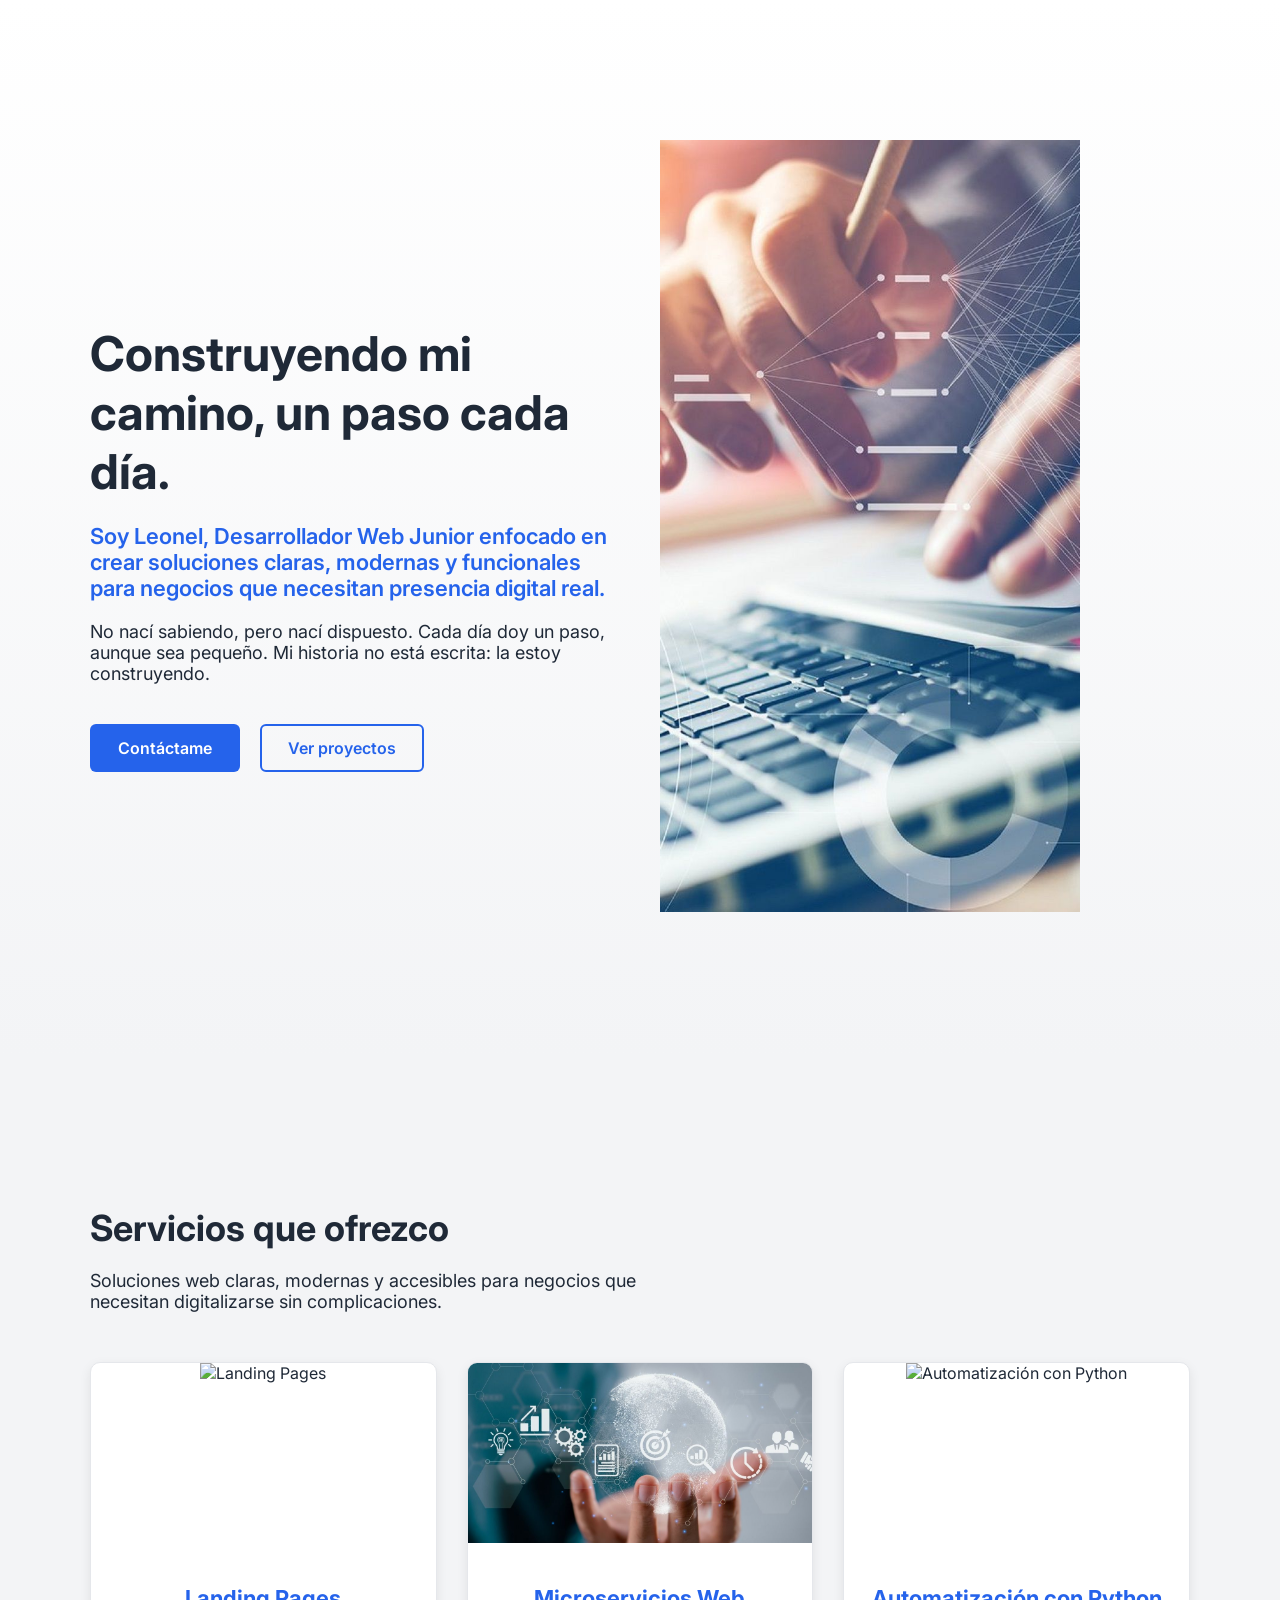
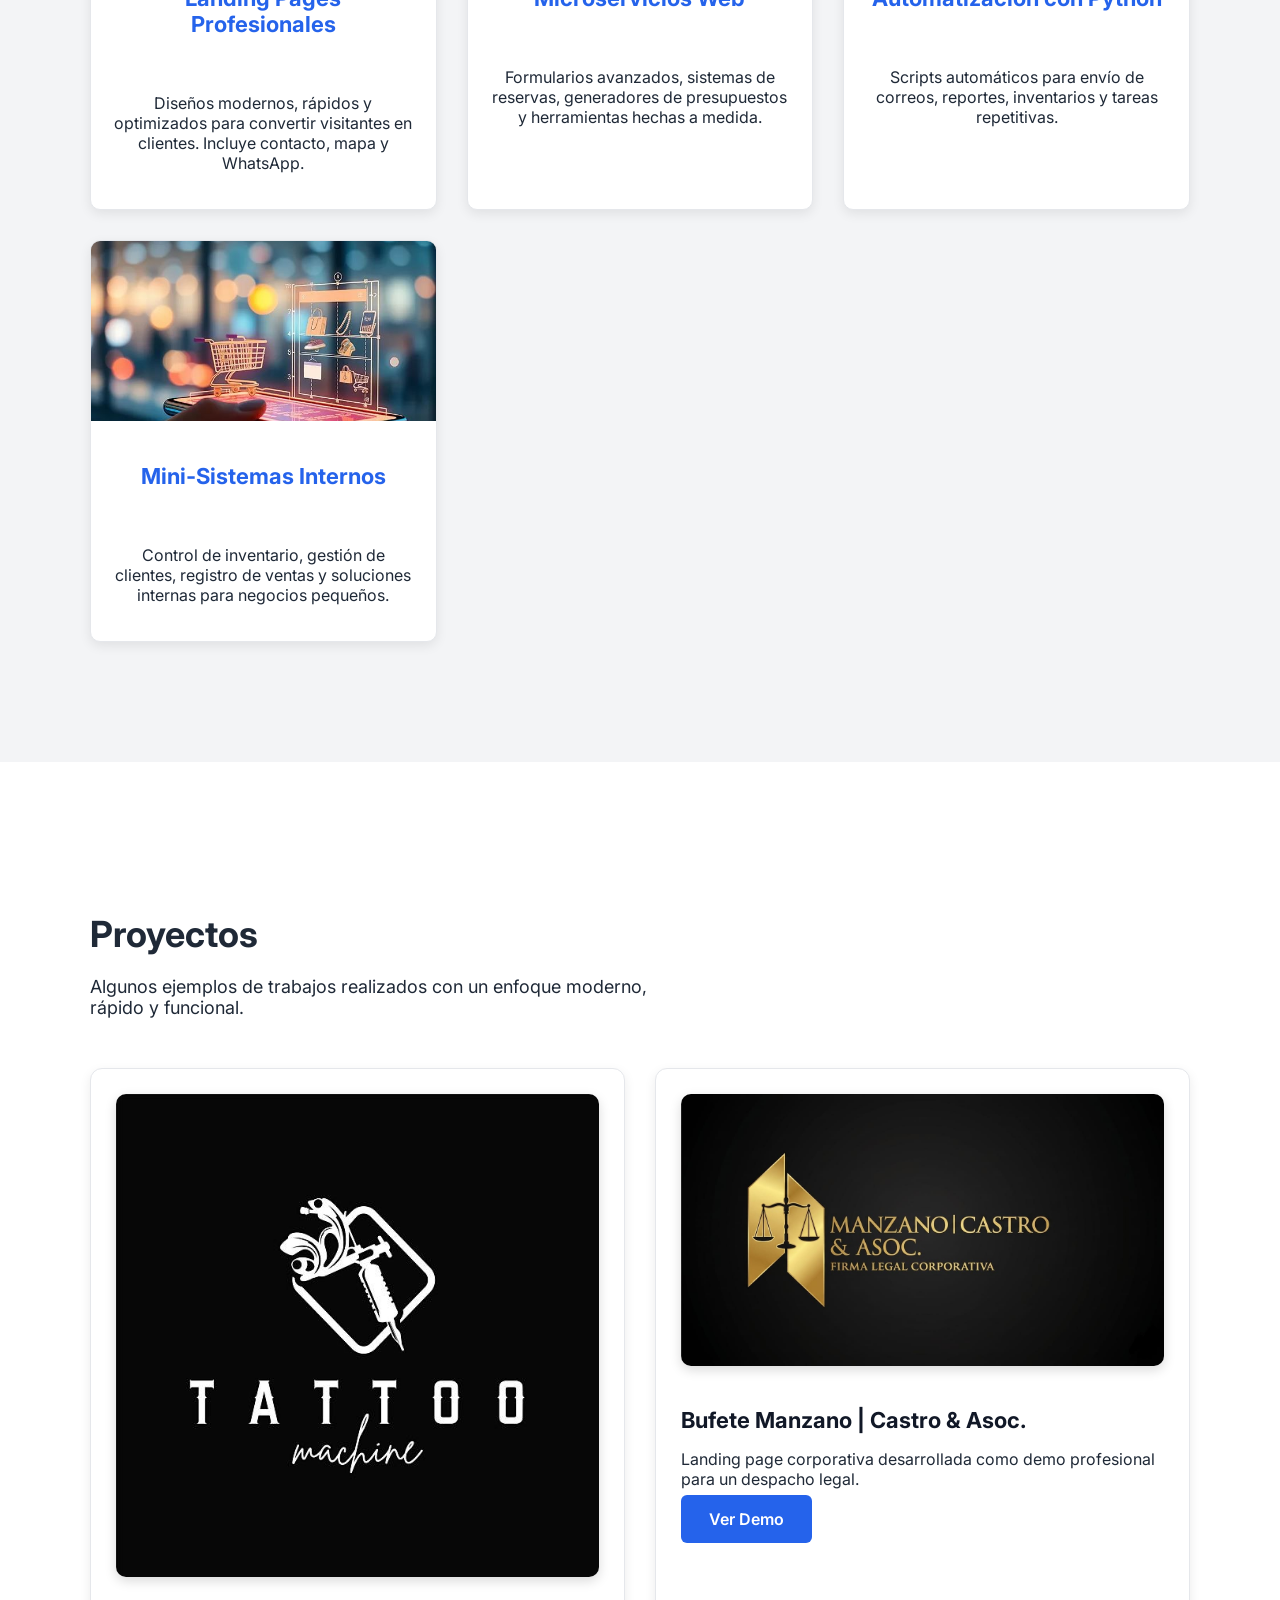
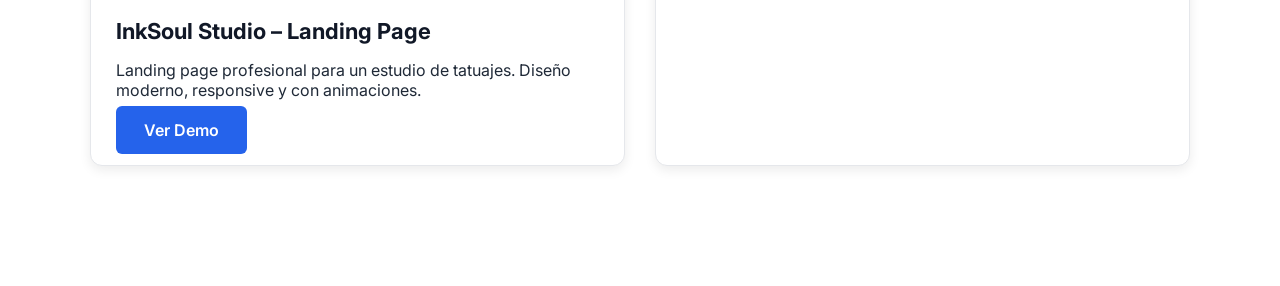
==== index.html @ 311808ad "Actualización" ====
<!doctype html>
<html lang="es">
  <head>
    <meta charset="UTF-8" />
    <meta name="viewport" content="width=device-width, initial-scale=1.0" />
    <title>Aureon | Leonel – Desarrollador Web Junior</title>

    <!-- Tipografía Inter -->
    <link
      href="https://fonts.googleapis.com/css2?family=Inter:wght@300;400;600;700&display=swap"
      rel="stylesheet"
    />

    <!-- Archivo CSS -->
    <link rel="stylesheet" href="css/style.css" />
  </head>

  <body>
    <!-- ================= HERO ================= -->
    <section class="hero">
      <div class="container hero-grid">
        <div class="hero-textos">
          <h1>Construyendo mi camino, un paso cada día.</h1>

          <p class="hero-subtitle">
            Soy Leonel, Desarrollador Web Junior enfocado en crear soluciones
            claras, modernas y funcionales para negocios que necesitan presencia
            digital real.
          </p>

          <p class="hero-text">
            No nací sabiendo, pero nací dispuesto. Cada día doy un paso, aunque
            sea pequeño. Mi historia no está escrita: la estoy construyendo.
          </p>

          <div class="hero-buttons">
            <a href="#contacto" class="btn-primary">Contáctame</a>
            <a href="#proyectos" class="btn-outline">Ver proyectos</a>
          </div>
        </div>

        <div class="hero-img">
          <img src="assets/fondo1.jpg" alt="Desarrollador Web" />
        </div>
      </div>
    </section>

    <!-- ================= SERVICIOS ================= -->
    <section class="servicios" id="servicios">
      <div class="container">
        <h2>Servicios que ofrezco</h2>
        <p class="servicios-desc">
          Soluciones web claras, modernas y accesibles para negocios que
          necesitan digitalizarse sin complicaciones.
        </p>

        <div class="grid">
          <!-- Servicio 1 con imagen grande -->
          <div class="card servicio-grande">
            <div class="imagen-servicio">
              <img src="assets/landing.png" alt="Landing Pages" />
            </div>
            <h3>Landing Pages Profesionales</h3>
            <p>
              Diseños modernos, rápidos y optimizados para convertir visitantes
              en clientes. Incluye contacto, mapa y WhatsApp.
            </p>
          </div>

          <!-- Servicio 2 con imagen grande -->
          <div class="card servicio-grande">
            <div class="imagen-servicio">
              <img src="assets/microservicios.jpg" alt="Microservicios" />
            </div>
            <h3>Microservicios Web</h3>
            <p>
              Formularios avanzados, sistemas de reservas, generadores de
              presupuestos y herramientas hechas a medida.
            </p>
          </div>

          <!-- Servicio 3 con imagen grande -->
          <div class="card servicio-grande">
            <div class="imagen-servicio">
              <img
                src="assets/automatizacion.png"
                alt="Automatización con Python"
              />
            </div>
            <h3>Automatización con Python</h3>
            <p>
              Scripts automáticos para envío de correos, reportes, inventarios y
              tareas repetitivas.
            </p>
          </div>

          <!-- Servicio 4 con imagen grande -->
          <div class="card servicio-grande">
            <div class="imagen-servicio">
              <img src="assets/sistemas.jpg" alt="Sistemas Internos" />
            </div>
            <h3>Mini‑Sistemas Internos</h3>
            <p>
              Control de inventario, gestión de clientes, registro de ventas y
              soluciones internas para negocios pequeños.
            </p>
          </div>
        </div>
      </div>
    </section>

    <!-- ================= PROYECTOS ================= -->
    <section class="proyectos" id="proyectos">
      <div class="container">
        <h2>Proyectos</h2>
        <p class="proyectos-desc">
          Algunos ejemplos de trabajos realizados con un enfoque moderno, rápido
          y funcional.
        </p>

        <div class="grid">
          <div class="proyecto-card">
            <img
              src="assets/logo_tattoo.jpg"
              class="proyecto-thumb"
              alt="InkSoul Studio"
            />

            <h3>InkSoul Studio – Landing Page</h3>
            <p>
              Landing page profesional para un estudio de tatuajes. Diseño
              moderno, responsive y con animaciones.
            </p>

            <div class="proyecto-buttons">
              <a
                href="proyectos/demo_tatuador/index.html"
                target="_blank"
                class="btn-primary"
              >
                Ver Demo
              </a>
            </div>
          </div>

          <div class="proyecto-card">
            <img
              src="assets/logo.jpeg"
              class="proyecto-thumb"
              alt="Bufete Manzano"
            />

            <h3>Bufete Manzano | Castro & Asoc.</h3>
            <p>
              Landing page corporativa desarrollada como demo profesional para
              un despacho legal.
            </p>

            <div class="proyecto-buttons">
              <a
                href="proyecto/demo_bufete/index.html"
                target="_blank"
                class="btn-primary"
              >
                Ver Demo
              </a>
            </div>
          </div>
        </div>
      </div>
    </section>
  </body>
</html>
---- css/style.css ----
/* ================== BASE ================== */
body {
  margin: 0;
  font-family: "Inter", sans-serif;
  background: #ffffff;
  color: #1f2937;
}

.container {
  max-width: 1100px;
  margin: auto;
  padding: 40px 20px;
}

/* ================== HERO ================== */
.hero {
  padding: 100px 20px;
  background: linear-gradient(to bottom, #ffffff, #f3f4f6);
}

.hero-grid {
  display: grid;
  grid-template-columns: 1fr 1fr;
  align-items: center;
  gap: 40px;
}

.hero-textos h1 {
  font-size: 48px;
  font-weight: 700;
  margin-bottom: 20px;
}

.hero-subtitle {
  font-size: 22px;
  color: #2563eb;
  font-weight: 600;
  margin-bottom: 20px;
}

.hero-text {
  font-size: 18px;
  max-width: 600px;
  margin-bottom: 40px;
}

.hero-buttons {
  display: flex;
  gap: 20px;
}

.btn-primary {
  background: #2563eb;
  color: white;
  padding: 14px 28px;
  border-radius: 6px;
  text-decoration: none;
  font-weight: 600;
  transition: 0.25s ease;
}

.btn-primary:hover {
  background: #1e4fc7;
}

.btn-outline {
  border: 2px solid #2563eb;
  color: #2563eb;
  padding: 12px 26px;
  border-radius: 6px;
  text-decoration: none;
  font-weight: 600;
  transition: 0.25s ease;
}

.btn-outline:hover {
  background: #2563eb;
  color: white;
}

/* Imagen del hero */
.hero-img img {
  width: 100%;
  max-width: 420px;
  animation: float 4s ease-in-out infinite;
}

@keyframes float {
  0% {
    transform: translateY(0);
  }
  50% {
    transform: translateY(-8px);
  }
  100% {
    transform: translateY(0);
  }
}

/* ================== SERVICIOS ================== */
.servicios {
  background: #f3f4f6;
  padding: 80px 20px;
}

.servicios h2 {
  font-size: 36px;
  font-weight: 700;
  margin-bottom: 20px;
}

.servicios-desc {
  font-size: 18px;
  max-width: 600px;
  margin-bottom: 50px;
}

.grid {
  display: grid;
  grid-template-columns: repeat(auto-fit, minmax(260px, 1fr));
  gap: 30px;
}

/* Tarjetas con imagen grande */
.card {
  background: white;
  padding: 0;
  border-radius: 10px;
  border: 1px solid #e5e7eb;
  box-shadow: 0 4px 12px rgba(0, 0, 0, 0.08);
  transition:
    transform 0.25s ease,
    box-shadow 0.25s ease;
  overflow: hidden;
  text-align: center;
}

.card:hover {
  transform: translateY(-6px);
  box-shadow: 0 12px 28px rgba(0, 0, 0, 0.15);
}

/* Imagen grande */
.imagen-servicio {
  width: 100%;
  height: 180px;
  overflow: hidden;
}

.imagen-servicio img {
  width: 100%;
  height: 100%;
  object-fit: cover;
}

/* Texto dentro de la tarjeta */
.card h3,
.card p {
  padding: 20px;
}

.card h3 {
  font-size: 22px;
  color: #2563eb;
  margin-bottom: 10px;
}

/* ================== PROYECTOS ================== */
.proyectos {
  padding: 80px 20px;
}

.proyectos h2 {
  font-size: 36px;
  font-weight: 700;
  margin-bottom: 20px;
}

.proyectos-desc {
  font-size: 18px;
  max-width: 600px;
  margin-bottom: 50px;
}

.proyecto-card {
  background: white;
  padding: 25px;
  border-radius: 12px;
  border: 1px solid #e5e7eb;
  box-shadow: 0 4px 12px rgba(0, 0, 0, 0.08);
  transition:
    transform 0.25s ease,
    box-shadow 0.25s ease;
}

.proyecto-card:hover {
  transform: translateY(-6px);
  box-shadow: 0 12px 28px rgba(0, 0, 0, 0.15);
}

.proyecto-thumb {
  width: 100%;
  border-radius: 10px;
  margin-bottom: 15px;
  box-shadow: 0 4px 12px rgba(0, 0, 0, 0.15);
}

.proyecto-card h3 {
  font-size: 22px;
  color: #111827;
  margin-bottom: 10px;
}

.proyecto-buttons {
  margin-top: 20px;
}

/* ================== RESPONSIVE ================== */
@media (max-width: 900px) {
  .hero-grid {
    grid-template-columns: 1fr;
    text-align: center;
  }

  .hero-img img {
    margin: auto;
  }

  .hero-buttons {
    justify-content: center;
  }
}
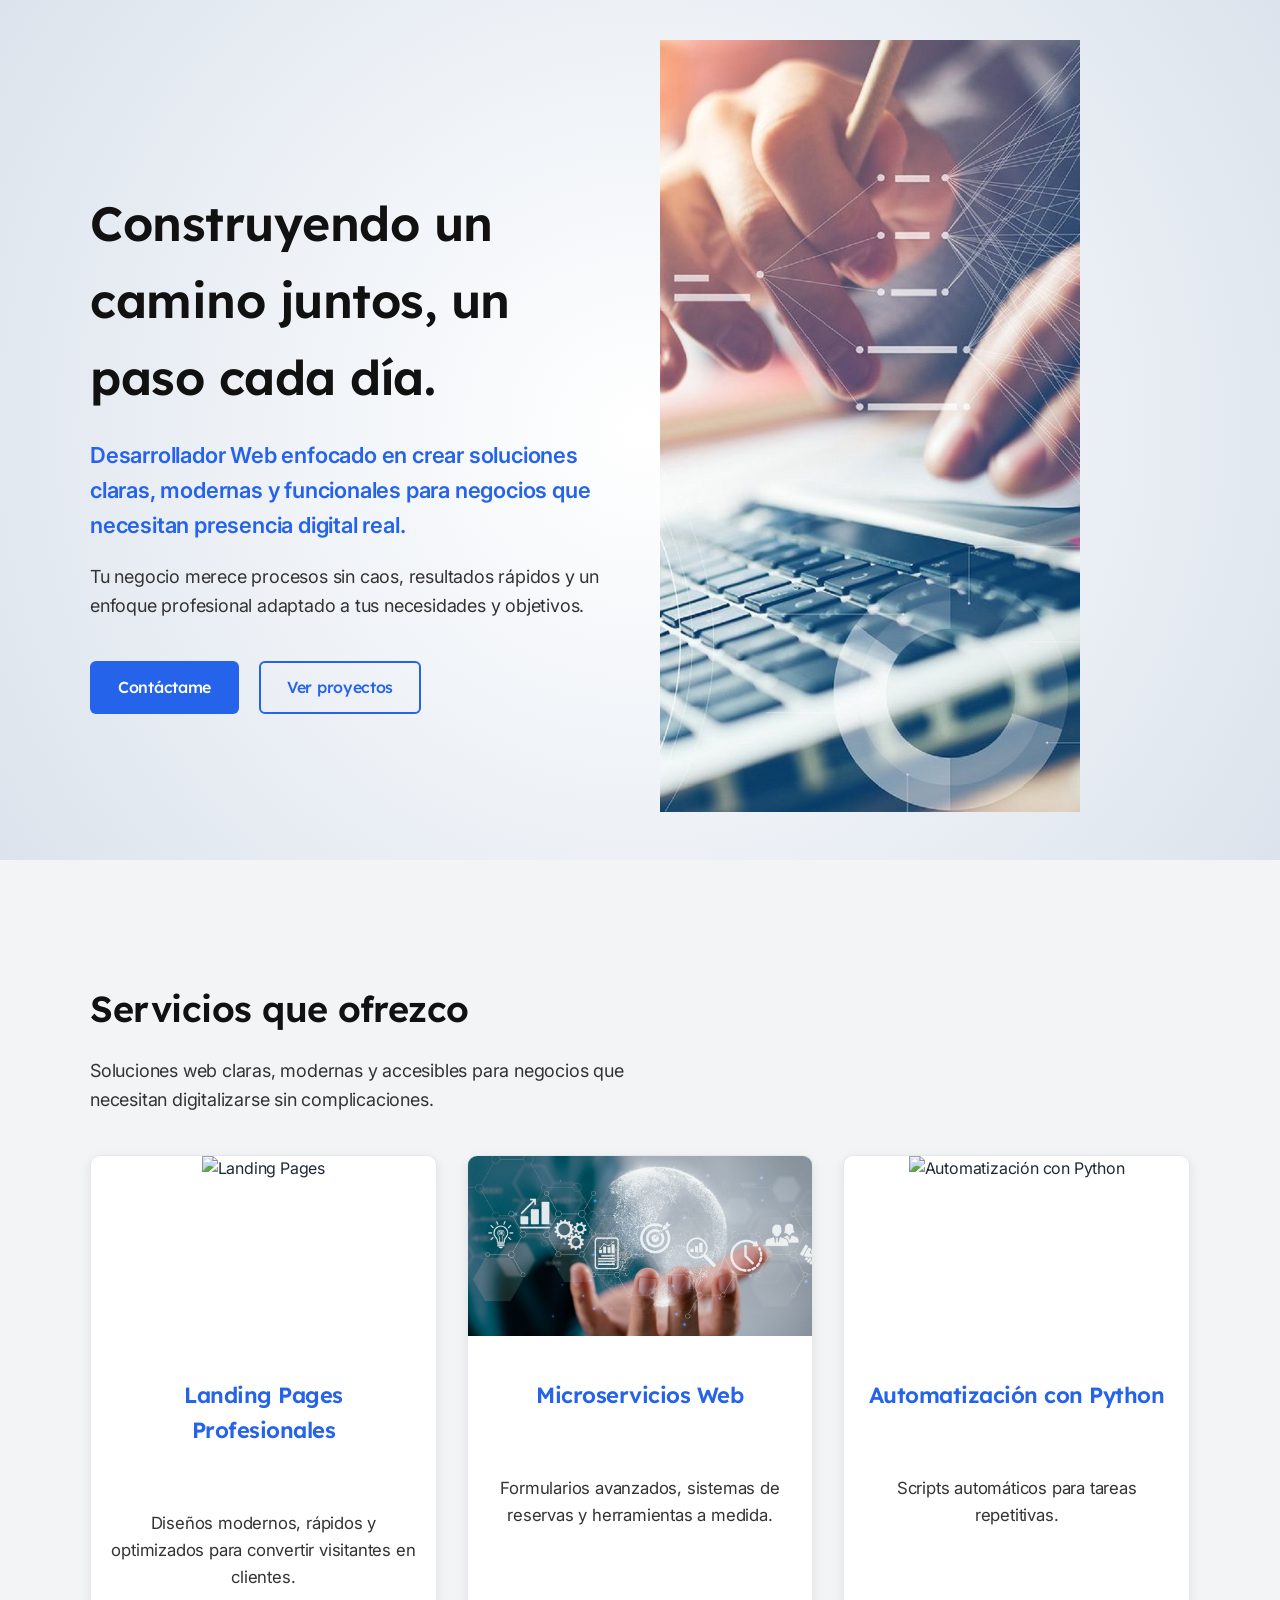
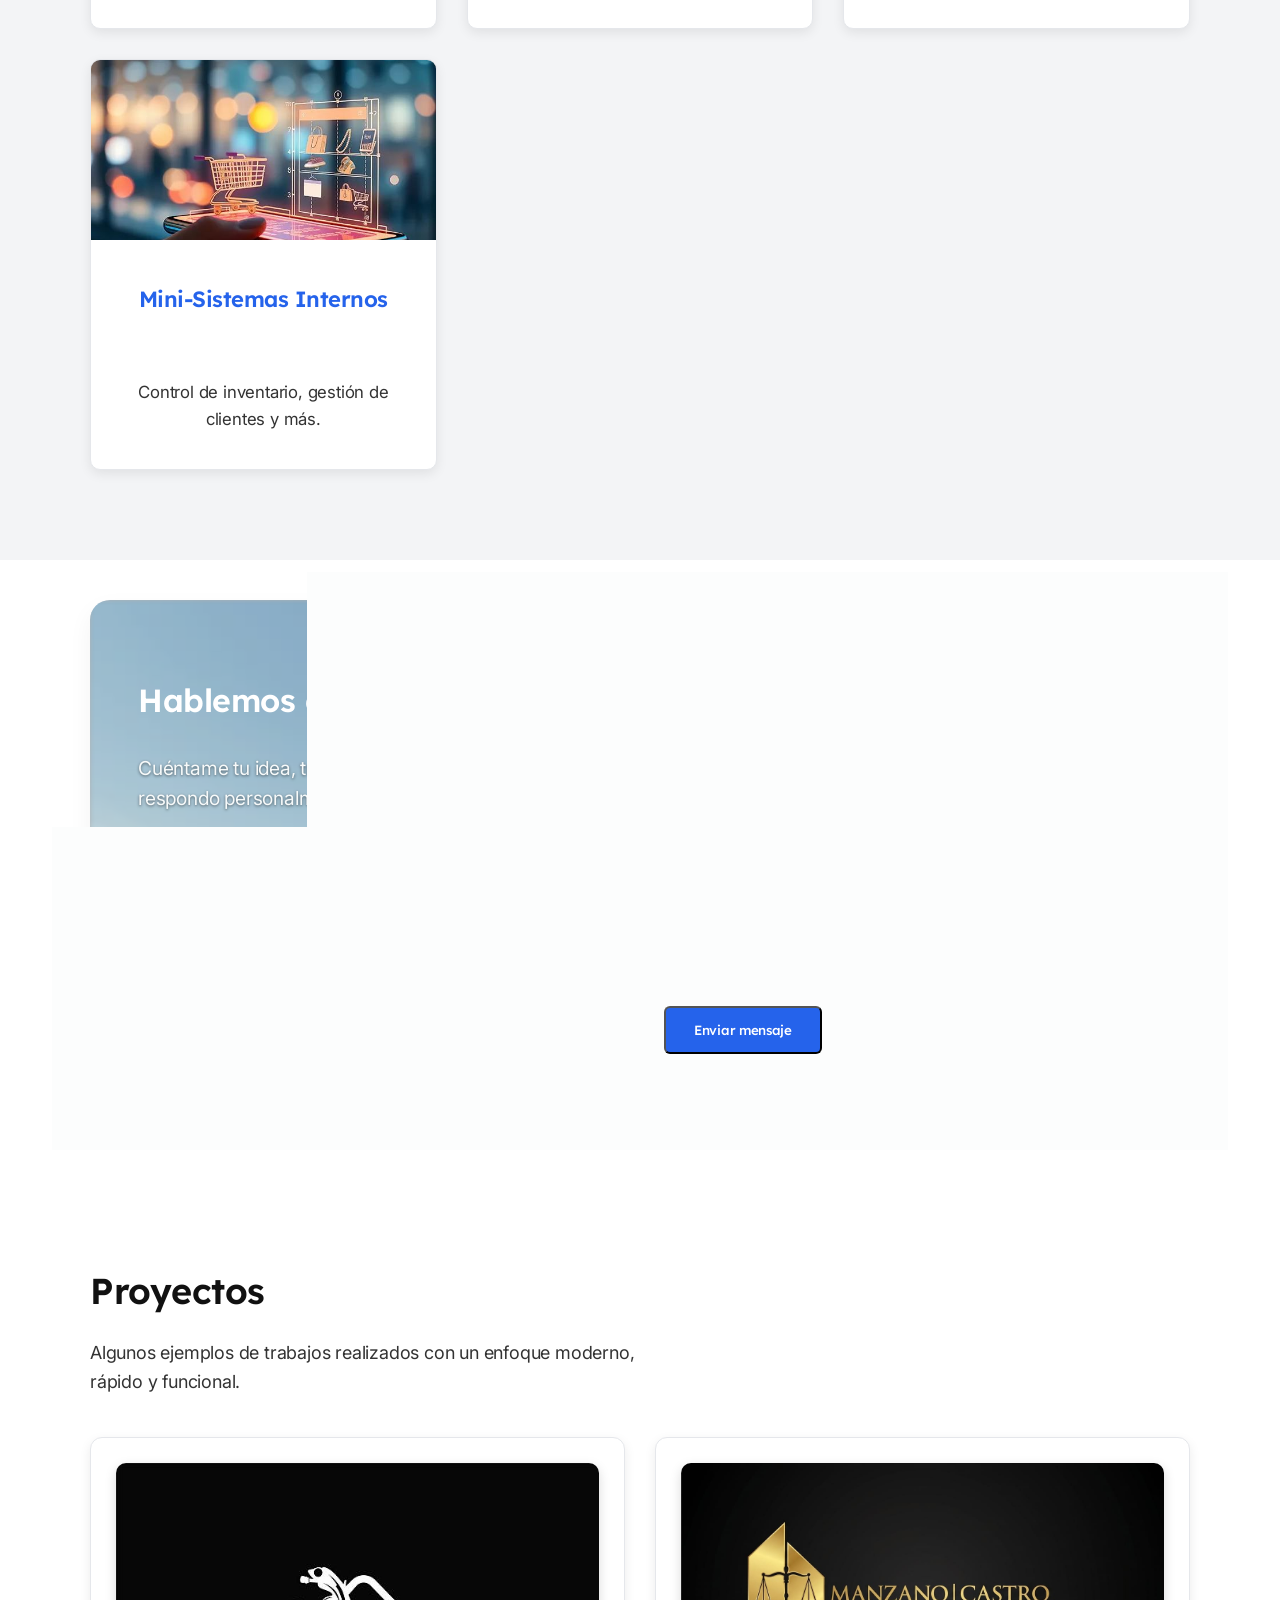
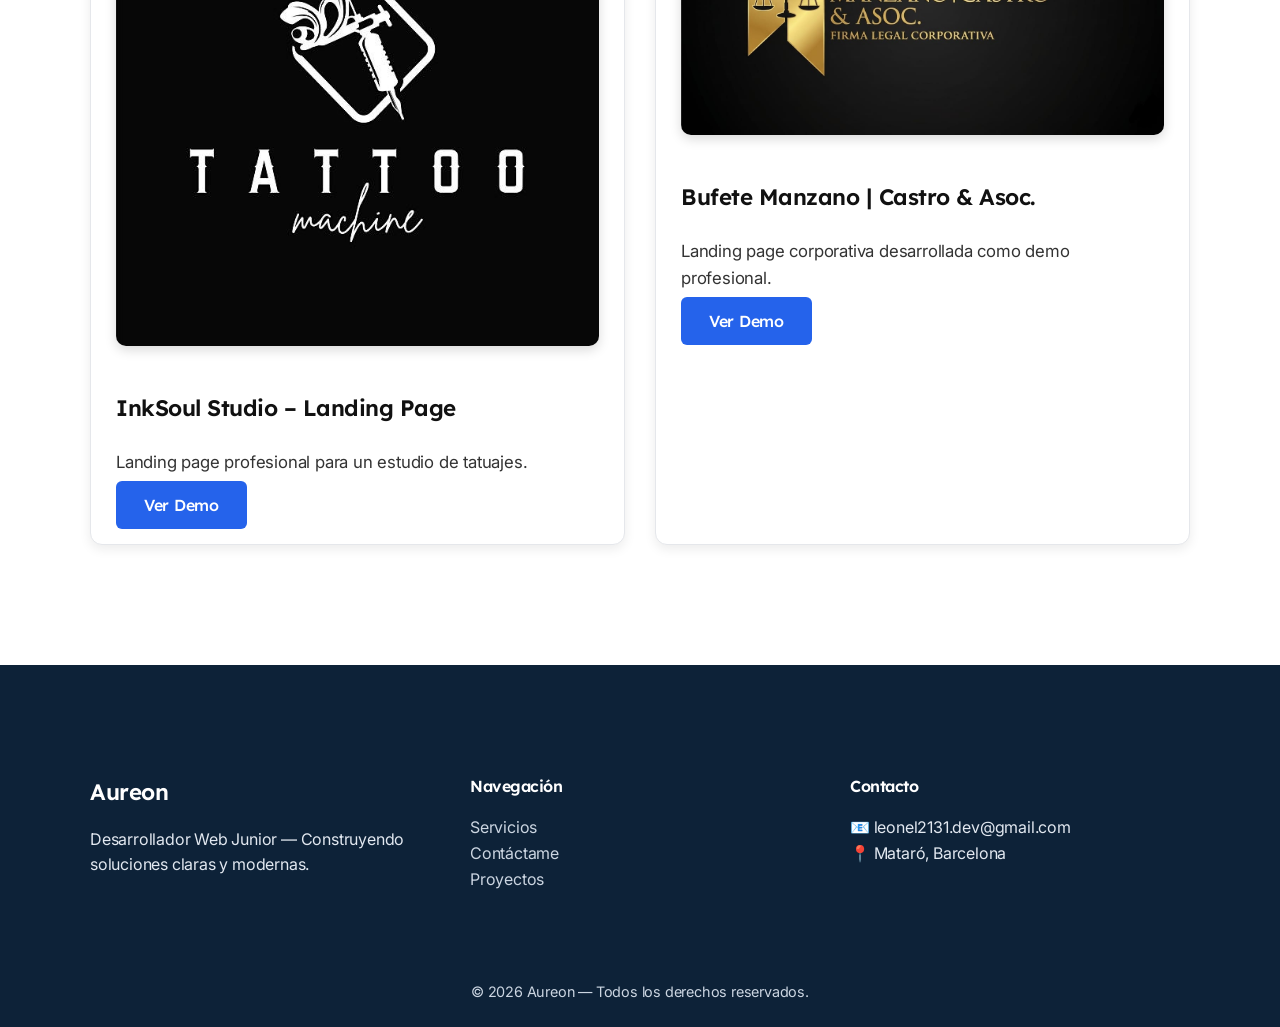
==== commit 230a100e: "primer update page_person" ====
--- a/index.html
+++ b/index.html
@@ -5,9 +5,9 @@
     <meta name="viewport" content="width=device-width, initial-scale=1.0" />
     <title>Aureon | Leonel – Desarrollador Web Junior</title>
 
-    <!-- Tipografía Inter -->
+    <!-- Tipografías -->
     <link
-      href="https://fonts.googleapis.com/css2?family=Inter:wght@300;400;600;700&display=swap"
+      href="https://fonts.googleapis.com/css2?family=Inter:wght@300;400;500;600&family=Lexend:wght@400;500;600;700&family=Poppins:wght@300;400;500&display=swap"
       rel="stylesheet"
     />
 
@@ -20,17 +20,16 @@
     <section class="hero">
       <div class="container hero-grid">
         <div class="hero-textos">
-          <h1>Construyendo mi camino, un paso cada día.</h1>
+          <h1>Construyendo un camino juntos, un paso cada día.</h1>
 
           <p class="hero-subtitle">
-            Soy Leonel, Desarrollador Web Junior enfocado en crear soluciones
+            Desarrollador Web enfocado en crear soluciones
             claras, modernas y funcionales para negocios que necesitan presencia
             digital real.
           </p>
 
           <p class="hero-text">
-            No nací sabiendo, pero nací dispuesto. Cada día doy un paso, aunque
-            sea pequeño. Mi historia no está escrita: la estoy construyendo.
+            Tu negocio merece procesos sin caos, resultados rápidos y un enfoque profesional adaptado a tus necesidades y objetivos.
           </p>
 
           <div class="hero-buttons">
@@ -55,7 +54,6 @@
         </p>
 
         <div class="grid">
-          <!-- Servicio 1 con imagen grande -->
           <div class="card servicio-grande">
             <div class="imagen-servicio">
               <img src="assets/landing.png" alt="Landing Pages" />
@@ -63,48 +61,67 @@
             <h3>Landing Pages Profesionales</h3>
             <p>
               Diseños modernos, rápidos y optimizados para convertir visitantes
-              en clientes. Incluye contacto, mapa y WhatsApp.
+              en clientes.
             </p>
           </div>
 
-          <!-- Servicio 2 con imagen grande -->
           <div class="card servicio-grande">
             <div class="imagen-servicio">
               <img src="assets/microservicios.jpg" alt="Microservicios" />
             </div>
             <h3>Microservicios Web</h3>
             <p>
-              Formularios avanzados, sistemas de reservas, generadores de
-              presupuestos y herramientas hechas a medida.
+              Formularios avanzados, sistemas de reservas y herramientas a
+              medida.
             </p>
           </div>
 
-          <!-- Servicio 3 con imagen grande -->
-          <div class="card servicio-grande">
-            <div class="imagen-servicio">
-              <img
-                src="assets/automatizacion.png"
-                alt="Automatización con Python"
-              />
+          <div class="card servicio-grande">
+            <div class="imagen-servicio">
+              <img src="assets/automatizacion.png" alt="Automatización con Python" />
             </div>
             <h3>Automatización con Python</h3>
-            <p>
-              Scripts automáticos para envío de correos, reportes, inventarios y
-              tareas repetitivas.
+            <p>Scripts automáticos para tareas repetitivas.</p>
+          </div>
+
+          <div class="card servicio-grande">
+            <div class="imagen-servicio">
+              <img src="assets/sistemas.jpg" alt="Sistemas Internos" />
+            </div>
+            <h3>Mini‑Sistemas Internos</h3>
+            <p>Control de inventario, gestión de clientes y más.</p>
+          </div>
+        </div>
+      </div>
+    </section>
+
+    <!-- ================= CONTACTO ================= -->
+    <section class="contacto" id="contacto">
+      <div class="container">
+        <div class="contacto-wrapper reveal">
+
+          <div class="contacto-info">
+            <h2>Hablemos de tu proyecto</h2>
+            <p class="contacto-desc">
+              Cuéntame tu idea, tu negocio o tu necesidad. Te respondo
+              personalmente y sin compromiso.
             </p>
-          </div>
-
-          <!-- Servicio 4 con imagen grande -->
-          <div class="card servicio-grande">
-            <div class="imagen-servicio">
-              <img src="assets/sistemas.jpg" alt="Sistemas Internos" />
-            </div>
-            <h3>Mini‑Sistemas Internos</h3>
-            <p>
-              Control de inventario, gestión de clientes, registro de ventas y
-              soluciones internas para negocios pequeños.
-            </p>
-          </div>
+
+            <ul class="contacto-detalles">
+              <li>📧 leonel2131.dev@gmail.com</li>
+              <li>💬 WhatsApp disponible</li>
+              <li>📍 Mataró, Barcelona</li>
+              <li>⏰ L–V 9:00 a 18:00</li>
+            </ul>
+          </div>
+
+          <form action="https://formspree.io/f/{form_id}" method="POST" class="contacto-form">
+            <input name="nombre" type="text" placeholder="Tu nombre" required />
+            <input name="email" type="email" placeholder="Tu correo" required />
+            <textarea name="mensaje" placeholder="Cuéntame tu caso" required></textarea>
+            <button type="submit" class="btn-primary">Enviar mensaje</button>
+          </form>
+
         </div>
       </div>
     </section>
@@ -120,48 +137,22 @@
 
         <div class="grid">
           <div class="proyecto-card">
-            <img
-              src="assets/logo_tattoo.jpg"
-              class="proyecto-thumb"
-              alt="InkSoul Studio"
-            />
-
+            <img src="assets/logo_tattoo.jpg" class="proyecto-thumb" alt="InkSoul Studio" />
             <h3>InkSoul Studio – Landing Page</h3>
-            <p>
-              Landing page profesional para un estudio de tatuajes. Diseño
-              moderno, responsive y con animaciones.
-            </p>
-
+            <p>Landing page profesional para un estudio de tatuajes.</p>
             <div class="proyecto-buttons">
-              <a
-                href="proyectos/demo_tatuador/index.html"
-                target="_blank"
-                class="btn-primary"
-              >
+              <a href="proyectos/demo_tatuador/index.html" target="_blank" class="btn-primary">
                 Ver Demo
               </a>
             </div>
           </div>
 
           <div class="proyecto-card">
-            <img
-              src="assets/logo.jpeg"
-              class="proyecto-thumb"
-              alt="Bufete Manzano"
-            />
-
+            <img src="assets/logo.jpeg" class="proyecto-thumb" alt="Bufete Manzano" />
             <h3>Bufete Manzano | Castro & Asoc.</h3>
-            <p>
-              Landing page corporativa desarrollada como demo profesional para
-              un despacho legal.
-            </p>
-
+            <p>Landing page corporativa desarrollada como demo profesional.</p>
             <div class="proyecto-buttons">
-              <a
-                href="proyecto/demo_bufete/index.html"
-                target="_blank"
-                class="btn-primary"
-              >
+              <a href="proyecto/demo_bufete/index.html" target="_blank" class="btn-primary">
                 Ver Demo
               </a>
             </div>
@@ -169,5 +160,53 @@
         </div>
       </div>
     </section>
+
+    <!-- ================= FOOTER ================= -->
+    <footer class="footer">
+      <div class="container footer-grid">
+        <div class="footer-brand">
+          <h3>Aureon</h3>
+          <p>Desarrollador Web Junior — Construyendo soluciones claras y modernas.</p>
+        </div>
+
+        <div class="footer-links">
+          <h4>Navegación</h4>
+          <ul>
+            <li><a href="#servicios">Servicios</a></li>
+            <li><a href="#contacto">Contáctame</a></li>
+            <li><a href="#proyectos">Proyectos</a></li>
+          </ul>
+        </div>
+
+        <div class="footer-contacto">
+          <h4>Contacto</h4>
+          <ul>
+            <li>📧 leonel2131.dev@gmail.com</li>
+            <li>📍 Mataró, Barcelona</li>
+          </ul>
+        </div>
+      </div>
+
+      <div class="footer-copy">
+        © 2026 Aureon — Todos los derechos reservados.
+      </div>
+    </footer>
+
+    <!-- ================= ANIMACIONES ================= -->
+    <script>
+      const reveals = document.querySelectorAll('.reveal');
+
+      const observer = new IntersectionObserver((entries) => {
+        entries.forEach(entry => {
+          if (entry.isIntersecting) {
+            entry.target.classList.add('visible');
+          }
+        });
+      }, { threshold: 0.2 });
+
+      reveals.forEach(el => observer.observe(el));
+    </script>
   </body>
 </html>
+
+
--- a/css/style.css
+++ b/css/style.css
@@ -1,11 +1,40 @@
-/* ================== BASE ================== */
-body {
+/* ================== TIPOGRAFÍA GLOBAL ================== */
+html, body {
   margin: 0;
   font-family: "Inter", sans-serif;
+  font-weight: 400;
+  color: #1f2937;
+  line-height: 1.6;
+  letter-spacing: -0.2px;
   background: #ffffff;
-  color: #1f2937;
-}
-
+}
+
+/* Títulos */
+h1, h2, h3, h4, h5 {
+  font-family: "Lexend", sans-serif;
+  font-weight: 600;
+  letter-spacing: -0.5px;
+  color: #111;
+}
+
+h2 { font-size: 2rem; }
+h3 { font-size: 1.4rem; }
+
+/* Párrafos */
+p {
+  font-size: 1.05rem;
+  color: #333;
+}
+
+/* Botones */
+.btn-primary, .btn-outline {
+  font-family: "Lexend", sans-serif;
+  font-weight: 500;
+  letter-spacing: -0.3px;
+  transition: 0.25s ease;
+}
+
+/* ================== BASE ================== */
 .container {
   max-width: 1100px;
   margin: auto;
@@ -14,8 +43,7 @@
 
 /* ================== HERO ================== */
 .hero {
-  padding: 100px 20px;
-  background: linear-gradient(to bottom, #ffffff, #f3f4f6);
+  background: radial-gradient(circle at center, #ffffff 0%, #eef2f7 50%, #dce3ec 100%);
 }
 
 .hero-grid {
@@ -27,7 +55,6 @@
 
 .hero-textos h1 {
   font-size: 48px;
-  font-weight: 700;
   margin-bottom: 20px;
 }
 
@@ -55,13 +82,9 @@
   padding: 14px 28px;
   border-radius: 6px;
   text-decoration: none;
-  font-weight: 600;
-  transition: 0.25s ease;
-}
-
-.btn-primary:hover {
-  background: #1e4fc7;
-}
+}
+
+.btn-primary:hover { background: #1e4fc7; }
 
 .btn-outline {
   border: 2px solid #2563eb;
@@ -69,8 +92,6 @@
   padding: 12px 26px;
   border-radius: 6px;
   text-decoration: none;
-  font-weight: 600;
-  transition: 0.25s ease;
 }
 
 .btn-outline:hover {
@@ -86,33 +107,26 @@
 }
 
 @keyframes float {
-  0% {
-    transform: translateY(0);
-  }
-  50% {
-    transform: translateY(-8px);
-  }
-  100% {
-    transform: translateY(0);
-  }
+  0% { transform: translateY(0); }
+  50% { transform: translateY(-8px); }
+  100% { transform: translateY(0); }
 }
 
 /* ================== SERVICIOS ================== */
 .servicios {
   background: #f3f4f6;
-  padding: 80px 20px;
+  padding: 50px 20px;
 }
 
 .servicios h2 {
   font-size: 36px;
-  font-weight: 700;
   margin-bottom: 20px;
 }
 
 .servicios-desc {
   font-size: 18px;
   max-width: 600px;
-  margin-bottom: 50px;
+  margin-bottom: 40px;
 }
 
 .grid {
@@ -121,26 +135,22 @@
   gap: 30px;
 }
 
-/* Tarjetas con imagen grande */
 .card {
   background: white;
   padding: 0;
   border-radius: 10px;
   border: 1px solid #e5e7eb;
-  box-shadow: 0 4px 12px rgba(0, 0, 0, 0.08);
-  transition:
-    transform 0.25s ease,
-    box-shadow 0.25s ease;
+  box-shadow: 0 4px 12px rgba(0,0,0,0.08);
+  transition: transform 0.25s ease, box-shadow 0.25s ease;
   overflow: hidden;
   text-align: center;
 }
 
 .card:hover {
   transform: translateY(-6px);
-  box-shadow: 0 12px 28px rgba(0, 0, 0, 0.15);
-}
-
-/* Imagen grande */
+  box-shadow: 0 12px 28px rgba(0,0,0,0.15);
+}
+
 .imagen-servicio {
   width: 100%;
   height: 180px;
@@ -153,33 +163,120 @@
   object-fit: cover;
 }
 
-/* Texto dentro de la tarjeta */
-.card h3,
-.card p {
+.card h3, .card p {
   padding: 20px;
 }
 
 .card h3 {
   font-size: 22px;
   color: #2563eb;
-  margin-bottom: 10px;
+}
+
+/* ================== CONTACTO (PREMIUM) ================== */
+.contacto-wrapper {
+  position: relative;
+  overflow: hidden;
+  padding: 3rem;
+  border-radius: 20px;
+  box-shadow: 0 10px 25px rgba(0,0,0,0.05);
+  display: grid;
+  grid-template-columns: 1fr 1fr;
+  gap: 3rem;
+}
+
+/* Imagen de fondo */
+.contacto-wrapper::before {
+  content: "";
+  position: absolute;
+  inset: 0;
+  background: url("/assets/lineas.jpg") center/cover no-repeat;
+  filter: brightness(0.85) blur(2px);
+  box-shadow: 0 0 10px rgba(0, 0, 0, 0.955); /* Sombra para mejorar la visibilidad del contenido */
+  z-index: 1;
+}
+
+/* Overlay */
+.contacto-wrapper::after {
+  content: "";
+  position: absolute;
+  inset: 0;
+  background: rgba(240, 242, 243, 0.199);
+  z-index: 2;
+}
+
+/* Contenido */
+.contacto-info,
+.contacto-form {
+  position: relative;
+  z-index: 3;
+  color: white;
+}
+
+.contacto-info h2 {
+  color: white;
+}
+
+.contacto-desc,
+.contacto-detalles li {
+  color: #f7fafa;
+  font-size: 1.20rem;
+  text-shadow: 0 1px 3px rgba(0, 0, 0, 0.532);
+}
+
+/* Inputs premium */
+.contacto-form input,
+.contacto-form textarea {
+  width: 100%;
+  padding: 1rem;
+  margin-bottom: 1rem;
+  border-radius: 10px;
+  border: 1px solid #ccc;
+  font-size: 1rem;
+  font-family: "Poppins", sans-serif;
+  transition: 0.25s ease;
+}
+
+.contacto-form input:focus,
+.contacto-form textarea:focus {
+  border-color: #ffffff;
+  box-shadow: 0 0 12px rgba(255,255,255,0.35);
+  transform: scale(1.015);
+}
+
+.contacto-form textarea {
+  height: 150px;
+  resize: none;
+}
+
+/* Animación reveal */
+.reveal {
+  opacity: 0;
+  transform: translateY(30px);
+  filter: blur(6px);
+  transition: all 0.9s ease;
+}
+
+.reveal.visible {
+  opacity: 1;
+  transform: translateY(0);
+  filter: blur(0);
 }
 
 /* ================== PROYECTOS ================== */
 .proyectos {
-  padding: 80px 20px;
+  padding: 40px 20px;
+  margin-top: 10px;
 }
 
 .proyectos h2 {
   font-size: 36px;
-  font-weight: 700;
   margin-bottom: 20px;
 }
 
 .proyectos-desc {
   font-size: 18px;
   max-width: 600px;
-  margin-bottom: 50px;
+  margin-bottom: 40px;
 }
 
 .proyecto-card {
@@ -187,32 +284,72 @@
   padding: 25px;
   border-radius: 12px;
   border: 1px solid #e5e7eb;
-  box-shadow: 0 4px 12px rgba(0, 0, 0, 0.08);
-  transition:
-    transform 0.25s ease,
-    box-shadow 0.25s ease;
+  box-shadow: 0 4px 12px rgba(0,0,0,0.08);
+  transition: transform 0.25s ease, box-shadow 0.25s ease;
 }
 
 .proyecto-card:hover {
   transform: translateY(-6px);
-  box-shadow: 0 12px 28px rgba(0, 0, 0, 0.15);
+  box-shadow: 0 12px 28px rgba(0,0,0,0.15);
 }
 
 .proyecto-thumb {
   width: 100%;
   border-radius: 10px;
   margin-bottom: 15px;
-  box-shadow: 0 4px 12px rgba(0, 0, 0, 0.15);
-}
-
-.proyecto-card h3 {
-  font-size: 22px;
-  color: #111827;
-  margin-bottom: 10px;
-}
-
-.proyecto-buttons {
-  margin-top: 20px;
+  box-shadow: 0 4px 12px rgba(0,0,0,0.15);
+}
+
+/* ================== FOOTER ================== */
+.footer {
+  background: #0d2238;
+  color: #f5f7fa;
+  padding: 3rem 0 1.5rem;
+  margin-top: 40px;
+}
+
+.footer-grid {
+  display: grid;
+  grid-template-columns: repeat(3, 1fr);
+  gap: 2.5rem;
+}
+
+.footer h3, .footer h4 {
+  font-family: "Lexend", sans-serif;
+  margin-bottom: 1rem;
+  color: #ffffff;
+}
+
+.footer p {
+  font-size: 1rem;
+  line-height: 1.6;
+  color: #e2e8f0;
+}
+
+.footer-links ul,
+.footer-contacto ul {
+  list-style: none;
+  padding: 0;
+}
+
+.footer-links a {
+  color: #cbd5e1;
+  text-decoration: none;
+  font-size: 1rem;
+}
+
+.footer-links a:hover { color: #ffffff; }
+
+.footer-contacto li {
+  color: #e2e8f0;
+  font-size: 1rem;
+}
+
+.footer-copy {
+  text-align: center;
+  margin-top: 2rem;
+  font-size: 0.9rem;
+  color: #cbd5e1;
 }
 
 /* ================== RESPONSIVE ================== */
@@ -222,11 +359,13 @@
     text-align: center;
   }
 
-  .hero-img img {
-    margin: auto;
+  .hero-img img { margin: auto; }
+  .hero-buttons { justify-content: center; }
+
+  .contacto-wrapper {
+    grid-template-columns: 1fr;
   }
-
-  .hero-buttons {
-    justify-content: center;
-  }
-}
+}
+
+
+
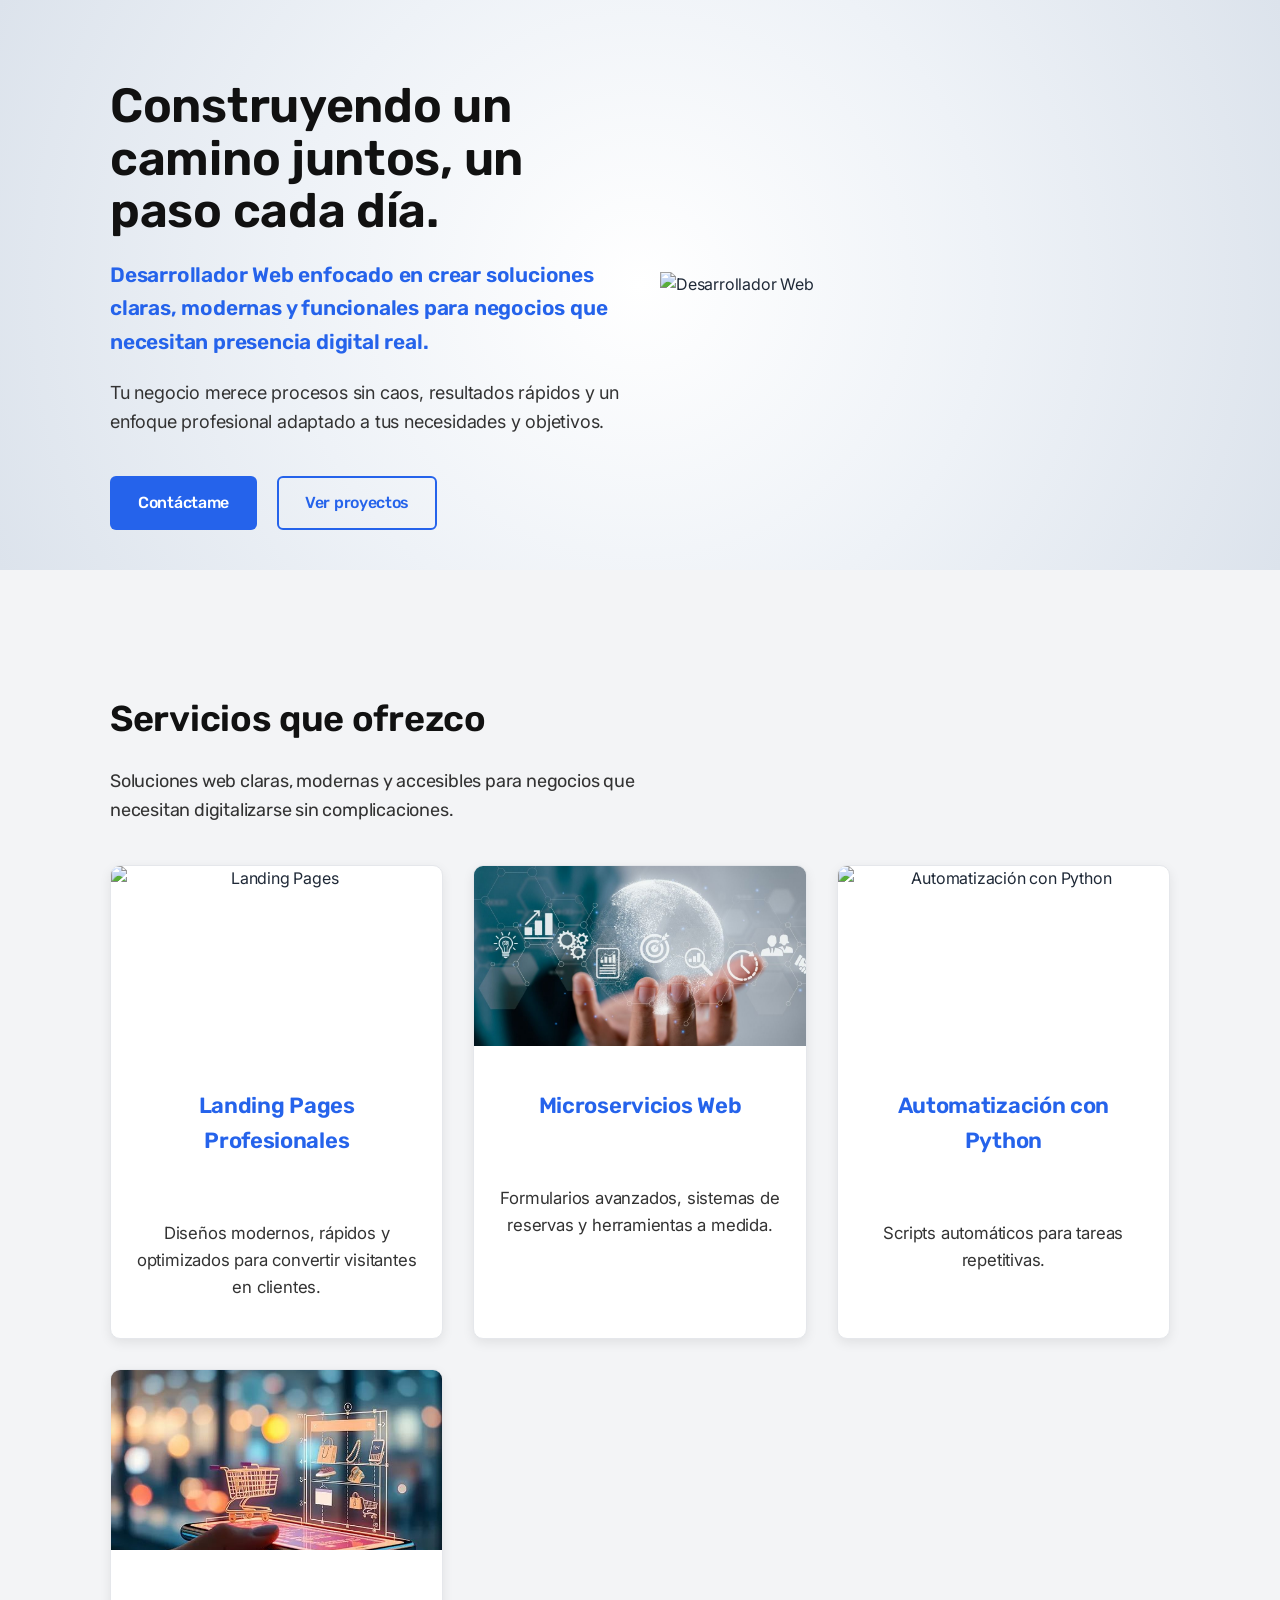
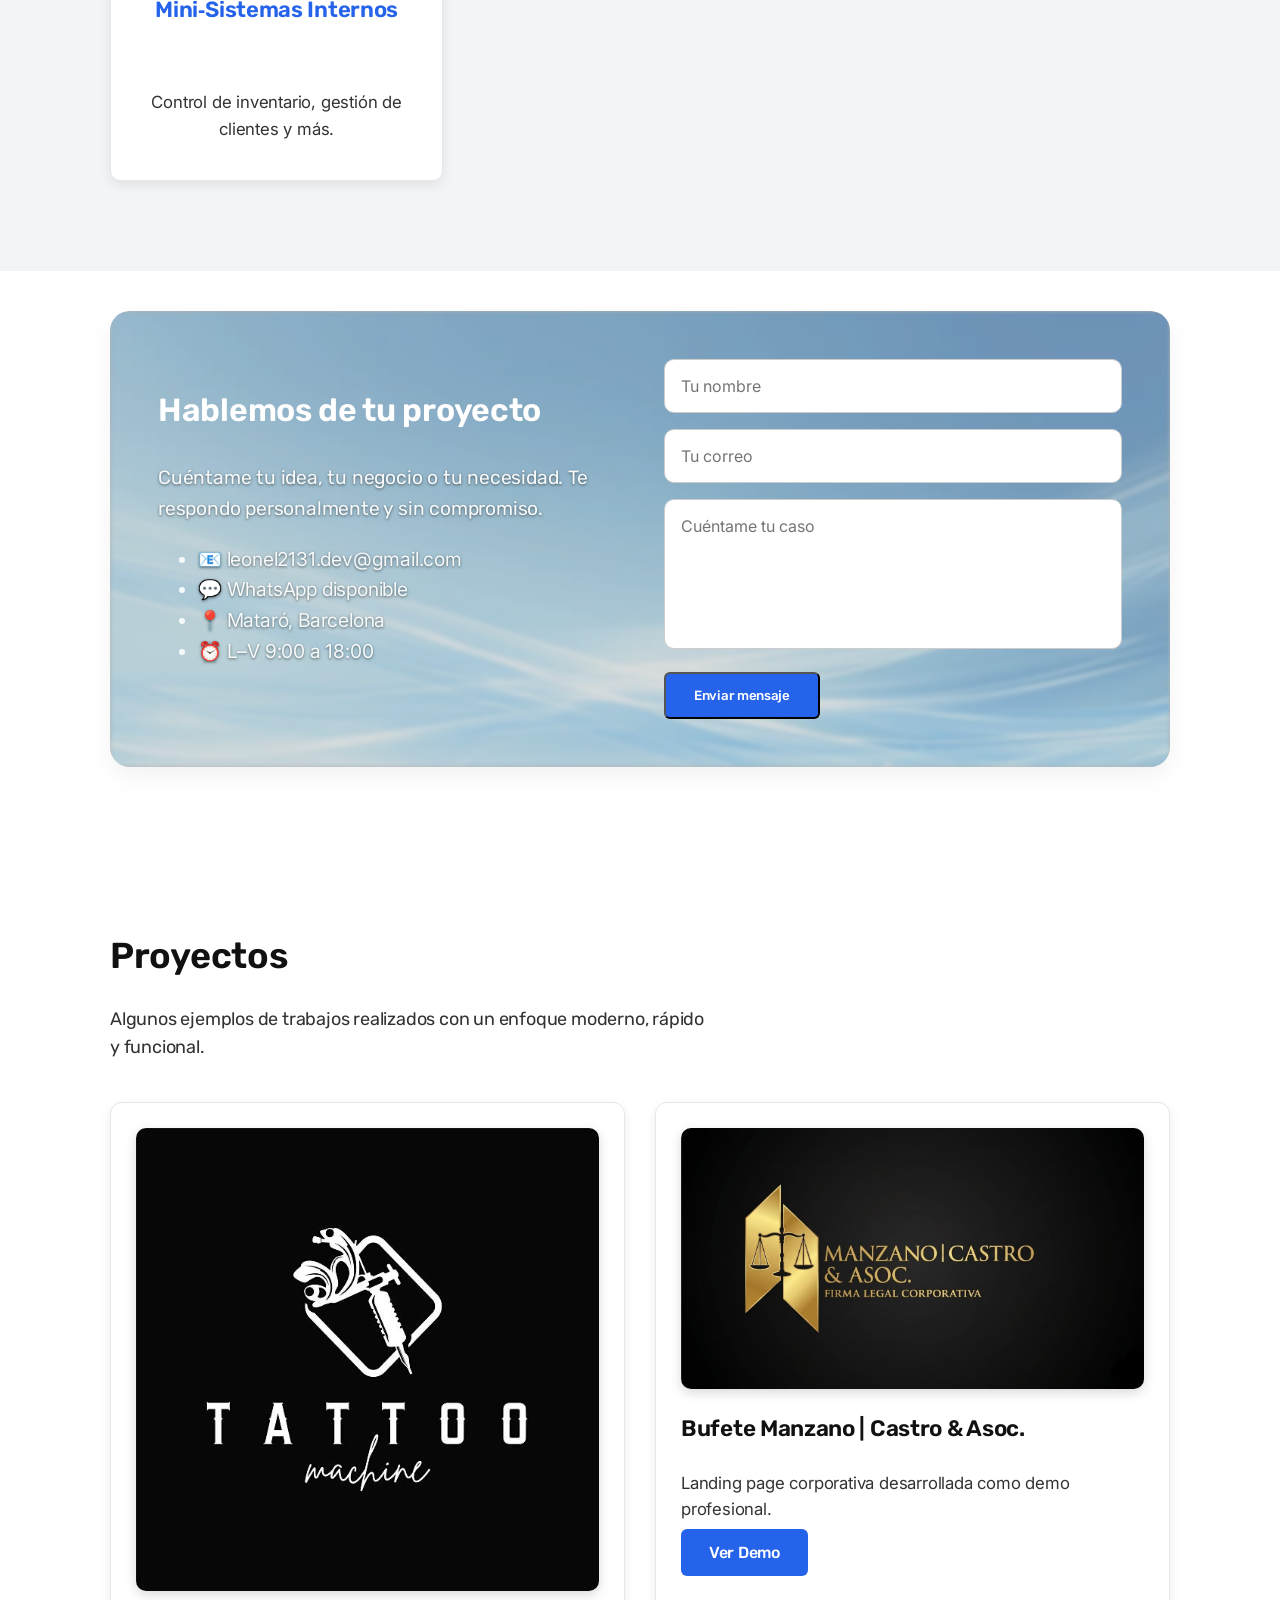
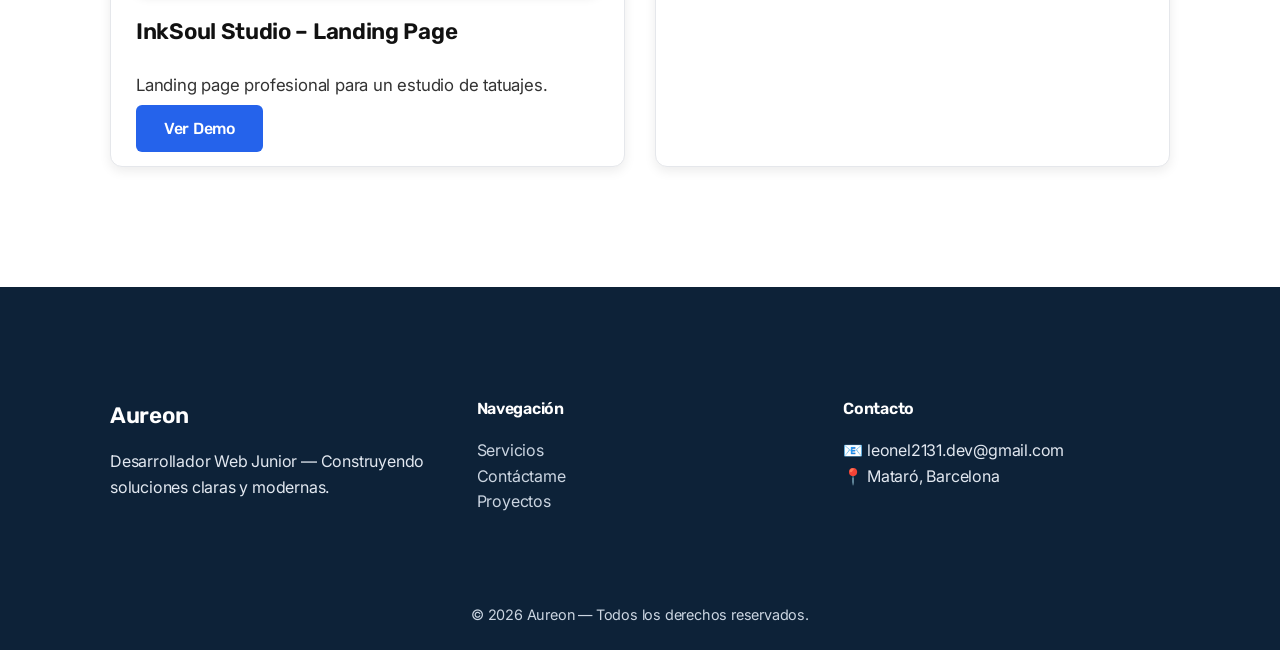
==== commit 0f704d50: "update de pagina personal" ====
--- a/index.html
+++ b/index.html
@@ -7,7 +7,7 @@
 
     <!-- Tipografías -->
     <link
-      href="https://fonts.googleapis.com/css2?family=Inter:wght@300;400;500;600&family=Lexend:wght@400;500;600;700&family=Poppins:wght@300;400;500&display=swap"
+      href="https://fonts.googleapis.com/css2?family=Inter:wght@300;400;500;600&family=Rubik:wght@400;500;600;700&display=swap"
       rel="stylesheet"
     />
 
@@ -39,7 +39,7 @@
         </div>
 
         <div class="hero-img">
-          <img src="assets/fondo1.jpg" alt="Desarrollador Web" />
+          <img src="assets/fondo1.png" alt="Desarrollador Web" />
         </div>
       </div>
     </section>
--- a/css/style.css
+++ b/css/style.css
@@ -1,5 +1,10 @@
 /* ================== TIPOGRAFÍA GLOBAL ================== */
-html, body {
+* {
+  box-sizing: border-box;
+}
+
+html,
+body {
   margin: 0;
   font-family: "Inter", sans-serif;
   font-weight: 400;
@@ -7,18 +12,42 @@
   line-height: 1.6;
   letter-spacing: -0.2px;
   background: #ffffff;
+  overflow-x: hidden;
+}
+
+img {
+  max-width: 100%;
+  height: auto;
+  display: block;
 }
 
 /* Títulos */
-h1, h2, h3, h4, h5 {
-  font-family: "Lexend", sans-serif;
+h1,
+h2,
+h3,
+h4,
+h5 {
+  font-family: "Rubik", sans-serif;
   font-weight: 600;
-  letter-spacing: -0.5px;
+  letter-spacing: -0.3px;
   color: #111;
 }
 
-h2 { font-size: 2rem; }
-h3 { font-size: 1.4rem; }
+.hero-subtitle,
+.servicios-desc,
+.proyectos-desc,
+.contacto-desc {
+  font-family: "Rubik", sans-serif;
+  font-weight: 400;
+}
+
+
+h2 {
+  font-size: 2rem;
+}
+h3 {
+  font-size: 1.4rem;
+}
 
 /* Párrafos */
 p {
@@ -27,8 +56,9 @@
 }
 
 /* Botones */
-.btn-primary, .btn-outline {
-  font-family: "Lexend", sans-serif;
+.btn-primary,
+.btn-outline {
+  font-family: "Rubik", sans-serif;
   font-weight: 500;
   letter-spacing: -0.3px;
   transition: 0.25s ease;
@@ -43,7 +73,12 @@
 
 /* ================== HERO ================== */
 .hero {
-  background: radial-gradient(circle at center, #ffffff 0%, #eef2f7 50%, #dce3ec 100%);
+  background: radial-gradient(
+    circle at center,
+    #ffffff 0%,
+    #eef2f7 50%,
+    #dce3ec 100%
+  );
 }
 
 .hero-grid {
@@ -54,19 +89,20 @@
 }
 
 .hero-textos h1 {
-  font-size: 48px;
+  font-size: clamp(2.5rem, 4.8vw, 3rem);
+  line-height: 1.1;
   margin-bottom: 20px;
 }
 
 .hero-subtitle {
-  font-size: 22px;
+  font-size: clamp(1rem, 2vw, 1.3rem);
   color: #2563eb;
   font-weight: 600;
   margin-bottom: 20px;
 }
 
 .hero-text {
-  font-size: 18px;
+  font-size: clamp(1rem, 1.8vw, 1.125rem);
   max-width: 600px;
   margin-bottom: 40px;
 }
@@ -74,6 +110,7 @@
 .hero-buttons {
   display: flex;
   gap: 20px;
+  flex-wrap: wrap;
 }
 
 .btn-primary {
@@ -84,7 +121,9 @@
   text-decoration: none;
 }
 
-.btn-primary:hover { background: #1e4fc7; }
+.btn-primary:hover {
+  background: #1e4fc7;
+}
 
 .btn-outline {
   border: 2px solid #2563eb;
@@ -107,9 +146,15 @@
 }
 
 @keyframes float {
-  0% { transform: translateY(0); }
-  50% { transform: translateY(-8px); }
-  100% { transform: translateY(0); }
+  0% {
+    transform: translateY(0);
+  }
+  50% {
+    transform: translateY(-8px);
+  }
+  100% {
+    transform: translateY(0);
+  }
 }
 
 /* ================== SERVICIOS ================== */
@@ -140,15 +185,17 @@
   padding: 0;
   border-radius: 10px;
   border: 1px solid #e5e7eb;
-  box-shadow: 0 4px 12px rgba(0,0,0,0.08);
-  transition: transform 0.25s ease, box-shadow 0.25s ease;
+  box-shadow: 0 4px 12px rgba(0, 0, 0, 0.08);
+  transition:
+    transform 0.25s ease,
+    box-shadow 0.25s ease;
   overflow: hidden;
   text-align: center;
 }
 
 .card:hover {
   transform: translateY(-6px);
-  box-shadow: 0 12px 28px rgba(0,0,0,0.15);
+  box-shadow: 0 12px 28px rgba(0, 0, 0, 0.15);
 }
 
 .imagen-servicio {
@@ -163,7 +210,8 @@
   object-fit: cover;
 }
 
-.card h3, .card p {
+.card h3,
+.card p {
   padding: 20px;
 }
 
@@ -178,7 +226,7 @@
   overflow: hidden;
   padding: 3rem;
   border-radius: 20px;
-  box-shadow: 0 10px 25px rgba(0,0,0,0.05);
+  box-shadow: 0 10px 25px rgba(0, 0, 0, 0.05);
   display: grid;
   grid-template-columns: 1fr 1fr;
   gap: 3rem;
@@ -189,9 +237,9 @@
   content: "";
   position: absolute;
   inset: 0;
-  background: url("/assets/lineas.jpg") center/cover no-repeat;
+  background: url("../assets/lineas.jpg") center/cover no-repeat;
   filter: brightness(0.85) blur(2px);
-  box-shadow: 0 0 10px rgba(0, 0, 0, 0.955); /* Sombra para mejorar la visibilidad del contenido */
+  box-shadow: 0 0 10px rgba(0, 0, 0, 0.955);
   z-index: 1;
 }
 
@@ -219,7 +267,7 @@
 .contacto-desc,
 .contacto-detalles li {
   color: #f7fafa;
-  font-size: 1.20rem;
+  font-size: 1.2rem;
   text-shadow: 0 1px 3px rgba(0, 0, 0, 0.532);
 }
 
@@ -232,14 +280,14 @@
   border-radius: 10px;
   border: 1px solid #ccc;
   font-size: 1rem;
-  font-family: "Poppins", sans-serif;
+  font-family: "Inter", sans-serif;
   transition: 0.25s ease;
 }
 
 .contacto-form input:focus,
 .contacto-form textarea:focus {
   border-color: #ffffff;
-  box-shadow: 0 0 12px rgba(255,255,255,0.35);
+  box-shadow: 0 0 12px rgba(255, 255, 255, 0.35);
   transform: scale(1.015);
 }
 
@@ -284,20 +332,22 @@
   padding: 25px;
   border-radius: 12px;
   border: 1px solid #e5e7eb;
-  box-shadow: 0 4px 12px rgba(0,0,0,0.08);
-  transition: transform 0.25s ease, box-shadow 0.25s ease;
+  box-shadow: 0 4px 12px rgba(0, 0, 0, 0.08);
+  transition:
+    transform 0.25s ease,
+    box-shadow 0.25s ease;
 }
 
 .proyecto-card:hover {
   transform: translateY(-6px);
-  box-shadow: 0 12px 28px rgba(0,0,0,0.15);
+  box-shadow: 0 12px 28px rgba(0, 0, 0, 0.15);
 }
 
 .proyecto-thumb {
   width: 100%;
   border-radius: 10px;
   margin-bottom: 15px;
-  box-shadow: 0 4px 12px rgba(0,0,0,0.15);
+  box-shadow: 0 4px 12px rgba(0, 0, 0, 0.15);
 }
 
 /* ================== FOOTER ================== */
@@ -314,8 +364,9 @@
   gap: 2.5rem;
 }
 
-.footer h3, .footer h4 {
-  font-family: "Lexend", sans-serif;
+.footer h3,
+.footer h4 {
+  font-family: "Rubik", sans-serif;
   margin-bottom: 1rem;
   color: #ffffff;
 }
@@ -338,7 +389,9 @@
   font-size: 1rem;
 }
 
-.footer-links a:hover { color: #ffffff; }
+.footer-links a:hover {
+  color: #ffffff;
+}
 
 .footer-contacto li {
   color: #e2e8f0;
@@ -354,18 +407,101 @@
 
 /* ================== RESPONSIVE ================== */
 @media (max-width: 900px) {
+  .container {
+    padding: 32px 16px;
+  }
+
   .hero-grid {
     grid-template-columns: 1fr;
     text-align: center;
-  }
-
-  .hero-img img { margin: auto; }
-  .hero-buttons { justify-content: center; }
+    gap: 24px;
+  }
+
+  .hero-text {
+    margin-left: auto;
+    margin-right: auto;
+  }
+
+  .hero-img img {
+    margin: auto;
+    max-width: 360px;
+  }
+
+  .hero-buttons {
+    justify-content: center;
+  }
 
   .contacto-wrapper {
     grid-template-columns: 1fr;
-  }
-}
-
-
-
+    padding: 2rem 1rem;
+  }
+
+  .footer-grid {
+    grid-template-columns: 1fr 1fr;
+  }
+}
+
+@media (max-width: 600px) {
+  .hero-textos h1 {
+    font-size: 2rem;
+  }
+
+  .hero-subtitle {
+    font-size: 1rem;
+  }
+
+  .hero-buttons {
+    flex-direction: column;
+  }
+
+  .btn-primary,
+  .btn-outline {
+    width: 100%;
+    text-align: center;
+  }
+
+  .servicios,
+  .proyectos {
+    padding: 40px 0;
+  }
+
+  .servicios h2,
+  .proyectos h2 {
+    font-size: 2rem;
+  }
+
+  .contacto-form textarea {
+    height: 140px;
+  }
+
+  .footer-grid {
+    grid-template-columns: 1fr;
+  }
+}
+
+@media (max-width: 480px) {
+  .container {
+    padding: 28px 14px;
+  }
+
+  .contacto-info h2 {
+    font-size: 1.8rem;
+  }
+
+  .contacto-desc,
+  .contacto-detalles li {
+    font-size: 1rem;
+  }
+}
+
+/* ================== BLOQUEAR SELECCIÓN DE TEXTO E IMÁGENES ================== */
+body, 
+body * {
+  user-select: none;
+  -webkit-user-select: none;
+  -ms-user-select: none;
+}
+
+img {
+  pointer-events: none;
+}
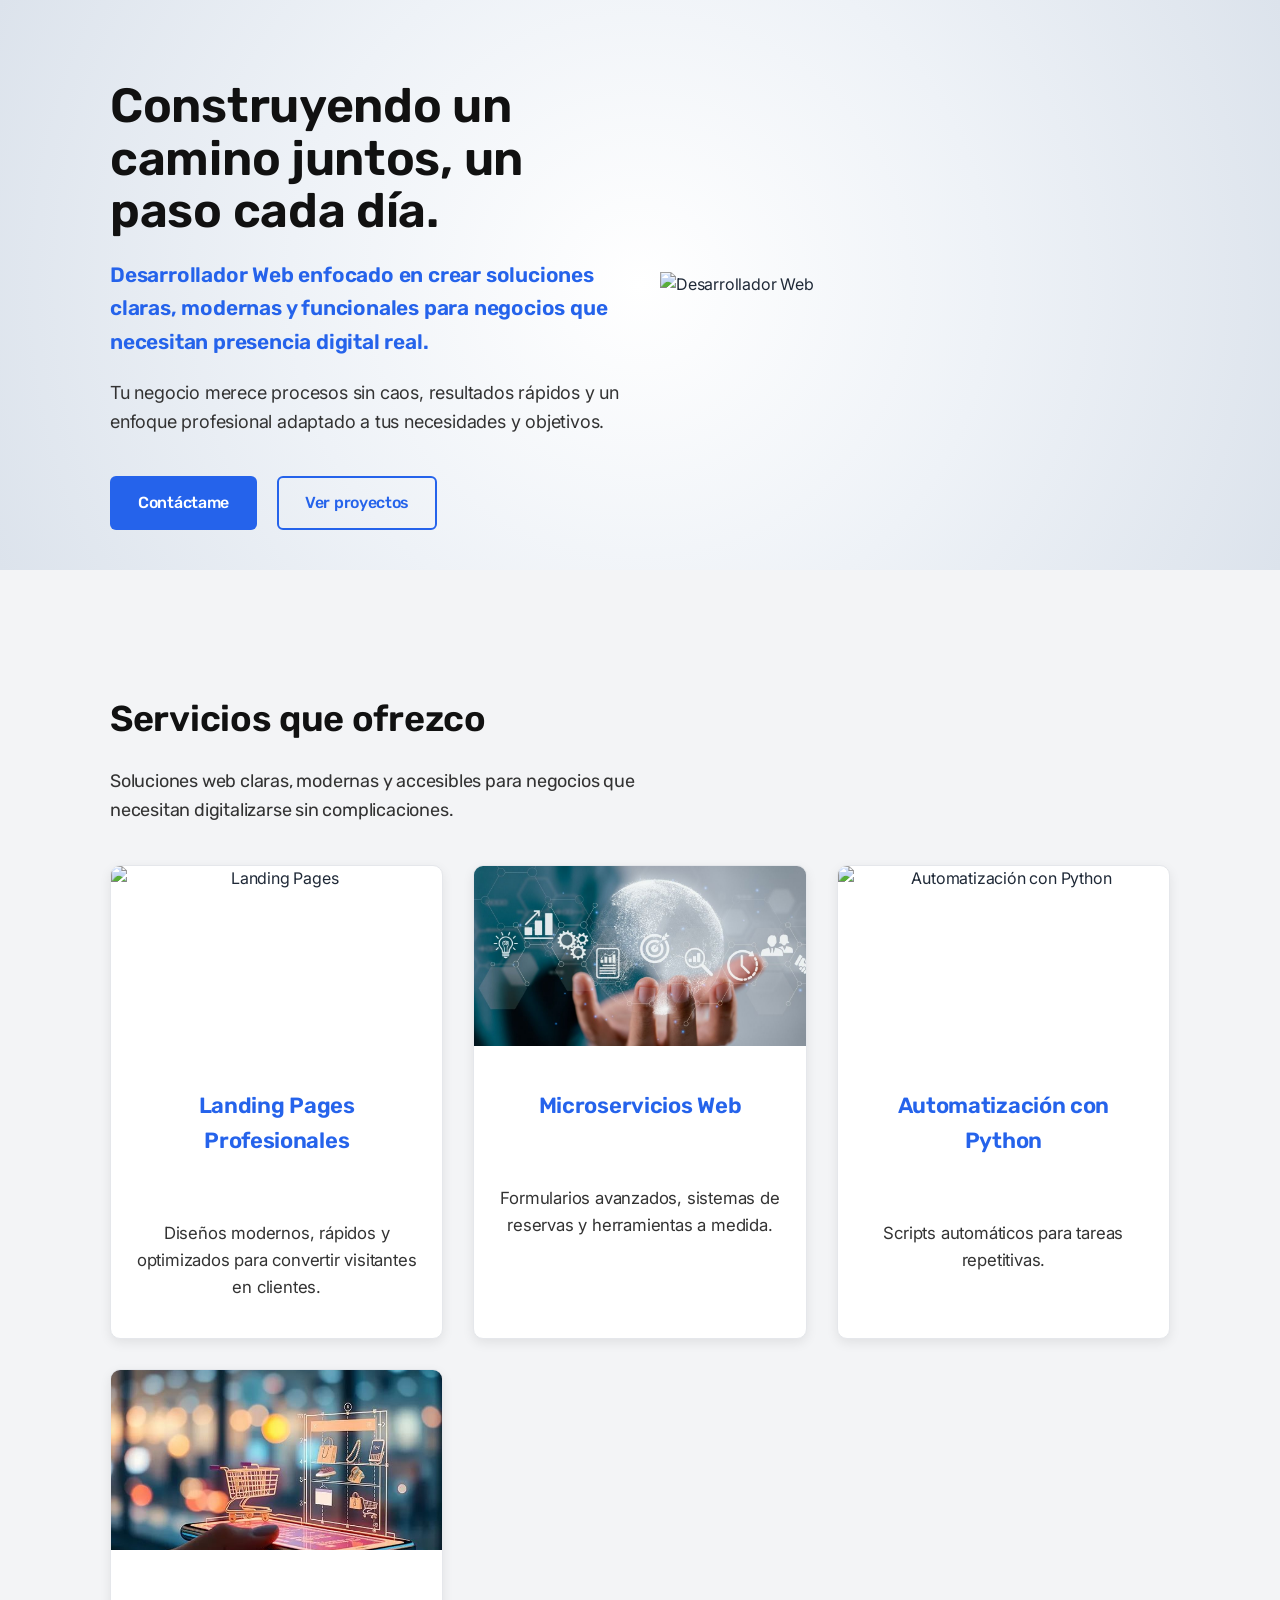
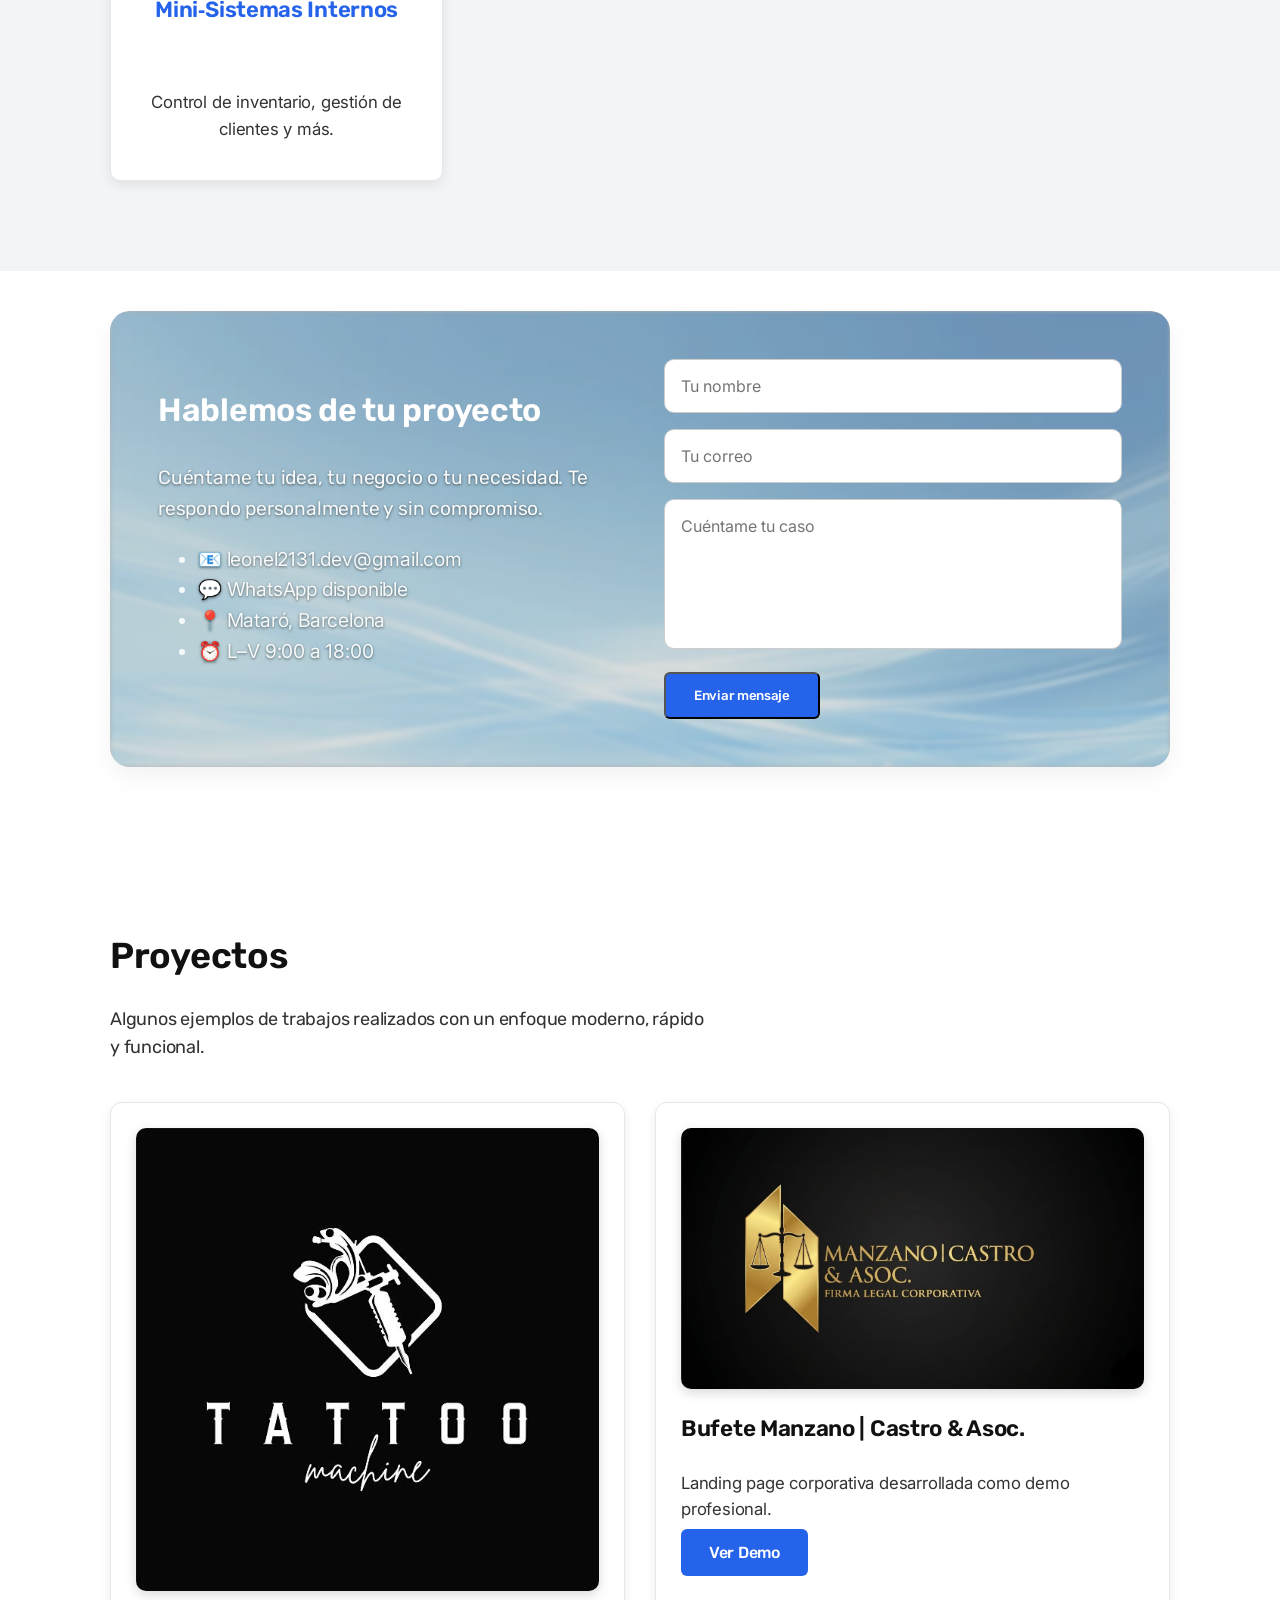
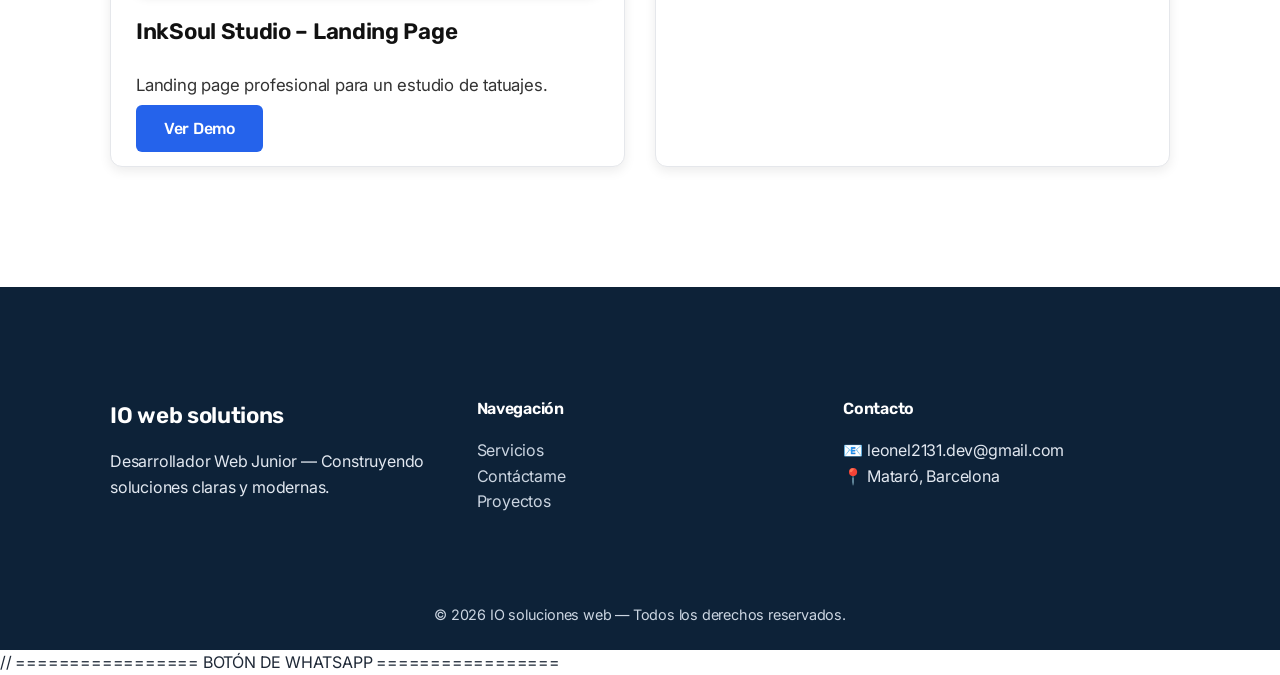
==== commit 4090d579: "icono..gif" ====
--- a/index.html
+++ b/index.html
@@ -3,13 +3,16 @@
   <head>
     <meta charset="UTF-8" />
     <meta name="viewport" content="width=device-width, initial-scale=1.0" />
-    <title>Aureon | Leonel – Desarrollador Web Junior</title>
+    <title>IO | Leonel – Desarrollador Web Junior</title>
 
     <!-- Tipografías -->
     <link
       href="https://fonts.googleapis.com/css2?family=Inter:wght@300;400;500;600&family=Rubik:wght@400;500;600;700&display=swap"
       rel="stylesheet"
     />
+
+    <!-- Lordicon Script (OBLIGATORIO) -->
+    <script src="https://cdn.lordicon.com/lordicon.js"></script>
 
     <!-- Archivo CSS -->
     <link rel="stylesheet" href="css/style.css" />
@@ -23,13 +26,13 @@
           <h1>Construyendo un camino juntos, un paso cada día.</h1>
 
           <p class="hero-subtitle">
-            Desarrollador Web enfocado en crear soluciones
-            claras, modernas y funcionales para negocios que necesitan presencia
-            digital real.
+            Desarrollador Web enfocado en crear soluciones claras, modernas y
+            funcionales para negocios que necesitan presencia digital real.
           </p>
 
           <p class="hero-text">
-            Tu negocio merece procesos sin caos, resultados rápidos y un enfoque profesional adaptado a tus necesidades y objetivos.
+            Tu negocio merece procesos sin caos, resultados rápidos y un enfoque
+            profesional adaptado a tus necesidades y objetivos.
           </p>
 
           <div class="hero-buttons">
@@ -78,7 +81,10 @@
 
           <div class="card servicio-grande">
             <div class="imagen-servicio">
-              <img src="assets/automatizacion.png" alt="Automatización con Python" />
+              <img
+                src="assets/automatizacion.png"
+                alt="Automatización con Python"
+              />
             </div>
             <h3>Automatización con Python</h3>
             <p>Scripts automáticos para tareas repetitivas.</p>
@@ -99,7 +105,6 @@
     <section class="contacto" id="contacto">
       <div class="container">
         <div class="contacto-wrapper reveal">
-
           <div class="contacto-info">
             <h2>Hablemos de tu proyecto</h2>
             <p class="contacto-desc">
@@ -115,13 +120,26 @@
             </ul>
           </div>
 
-          <form action="https://formspree.io/f/{form_id}" method="POST" class="contacto-form">
-            <input name="nombre" type="text" placeholder="Tu nombre" required />
+          <form
+            action="https://formspree.io/f/{form_id}"
+            method="POST"
+            class="contacto-form"
+          >
+            <input
+              name="nombre"
+              type="text"
+              placeholder="Tu nombre"
+              required
+              oninput="soloTexto(this)"
+            />
             <input name="email" type="email" placeholder="Tu correo" required />
-            <textarea name="mensaje" placeholder="Cuéntame tu caso" required></textarea>
+            <textarea
+              name="mensaje"
+              placeholder="Cuéntame tu caso"
+              required
+            ></textarea>
             <button type="submit" class="btn-primary">Enviar mensaje</button>
           </form>
-
         </div>
       </div>
     </section>
@@ -137,22 +155,38 @@
 
         <div class="grid">
           <div class="proyecto-card">
-            <img src="assets/logo_tattoo.jpg" class="proyecto-thumb" alt="InkSoul Studio" />
+            <img
+              src="assets/logo_tattoo.jpg"
+              class="proyecto-thumb"
+              alt="InkSoul Studio"
+            />
             <h3>InkSoul Studio – Landing Page</h3>
             <p>Landing page profesional para un estudio de tatuajes.</p>
             <div class="proyecto-buttons">
-              <a href="proyectos/demo_tatuador/index.html" target="_blank" class="btn-primary">
+              <a
+                href="proyectos/demo_tatuador/index.html"
+                target="_blank"
+                class="btn-primary"
+              >
                 Ver Demo
               </a>
             </div>
           </div>
 
           <div class="proyecto-card">
-            <img src="assets/logo.jpeg" class="proyecto-thumb" alt="Bufete Manzano" />
+            <img
+              src="assets/logo.jpeg"
+              class="proyecto-thumb"
+              alt="Bufete Manzano"
+            />
             <h3>Bufete Manzano | Castro & Asoc.</h3>
             <p>Landing page corporativa desarrollada como demo profesional.</p>
             <div class="proyecto-buttons">
-              <a href="proyecto/demo_bufete/index.html" target="_blank" class="btn-primary">
+              <a
+                href="proyecto/demo_bufete/index.html"
+                target="_blank"
+                class="btn-primary"
+              >
                 Ver Demo
               </a>
             </div>
@@ -165,8 +199,11 @@
     <footer class="footer">
       <div class="container footer-grid">
         <div class="footer-brand">
-          <h3>Aureon</h3>
-          <p>Desarrollador Web Junior — Construyendo soluciones claras y modernas.</p>
+          <h3>IO web solutions</h3>
+          <p>
+            Desarrollador Web Junior — Construyendo soluciones claras y
+            modernas.
+          </p>
         </div>
 
         <div class="footer-links">
@@ -188,25 +225,46 @@
       </div>
 
       <div class="footer-copy">
-        © 2026 Aureon — Todos los derechos reservados.
+        © 2026 IO soluciones web — Todos los derechos reservados.
       </div>
     </footer>
 
     <!-- ================= ANIMACIONES ================= -->
     <script>
-      const reveals = document.querySelectorAll('.reveal');
-
-      const observer = new IntersectionObserver((entries) => {
-        entries.forEach(entry => {
-          if (entry.isIntersecting) {
-            entry.target.classList.add('visible');
-          }
-        });
-      }, { threshold: 0.2 });
-
-      reveals.forEach(el => observer.observe(el));
+      const reveals = document.querySelectorAll(".reveal");
+
+      const observer = new IntersectionObserver(
+        (entries) => {
+          entries.forEach((entry) => {
+            if (entry.isIntersecting) {
+              entry.target.classList.add("visible");
+            }
+          });
+        },
+        { threshold: 0.2 },
+      );
+
+      reveals.forEach((el) => observer.observe(el));
+      function soloTexto(input) {
+        input.value = input.value.replace(/[0-9]/g, "");
+      }
     </script>
+
+    // ================= BOTÓN DE WHATSAPP =================
+    <a
+      href="https://wa.me/34698875464?text=Hola%20Leonel,%20quiero%20hacer%20una%20consulta"
+      class="whatsapp-float"
+      target="_blank"
+      aria-label="WhatsApp"
+    >
+      <lord-icon
+        src="https://cdn.lordicon.com/ayhtotha.json"
+        trigger="loop"
+        delay="1500"
+        colors="primary:#25d366"
+        style="width: 70px; height: 70px"
+      >
+      </lord-icon>
+    </a>
   </body>
 </html>
-
-
--- a/css/style.css
+++ b/css/style.css
@@ -504,4 +504,38 @@
 
 img {
   pointer-events: none;
+}
+
+
+/* ====================================
+   BOTÓN FLOTANTE WHATSAPP (LORDICON) 
+   ==================================== */
+
+.whatsapp-float {
+  position: fixed;
+  bottom: 22px;
+  right: 22px;
+  z-index: 9999;
+  display: inline-block;
+  cursor: pointer;
+  background: transparent;
+  border: none;
+  padding: 0;
+}
+
+.whatsapp-float lord-icon {
+  width: 70px;
+  height: 70px;
+  pointer-events: none; /* evita selección del icono */
+}
+
+/* Animación suave de flotación */
+@keyframes float-whatsapp {
+  0% { transform: translateY(0); }
+  50% { transform: translateY(-6px); }
+  100% { transform: translateY(0); }
+}
+
+.whatsapp-float {
+  animation: float-whatsapp 3s ease-in-out infinite;
 }
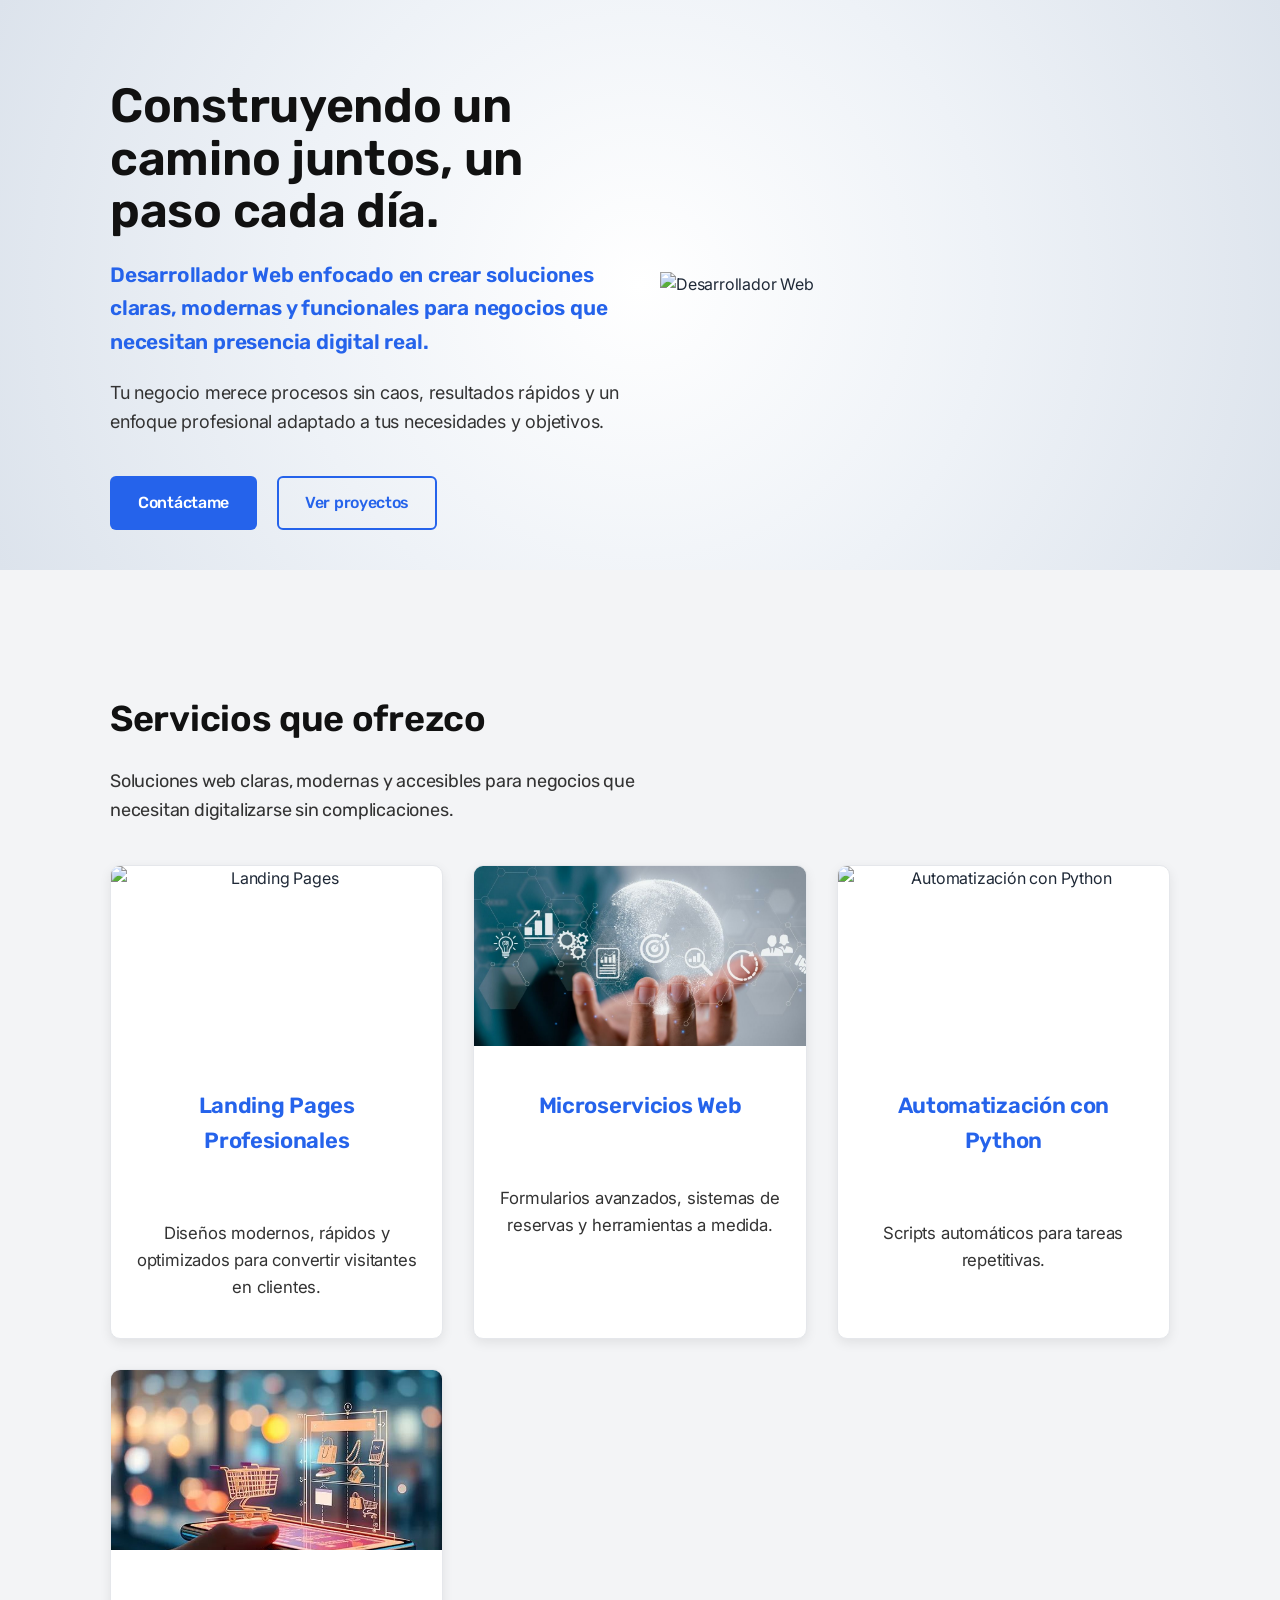
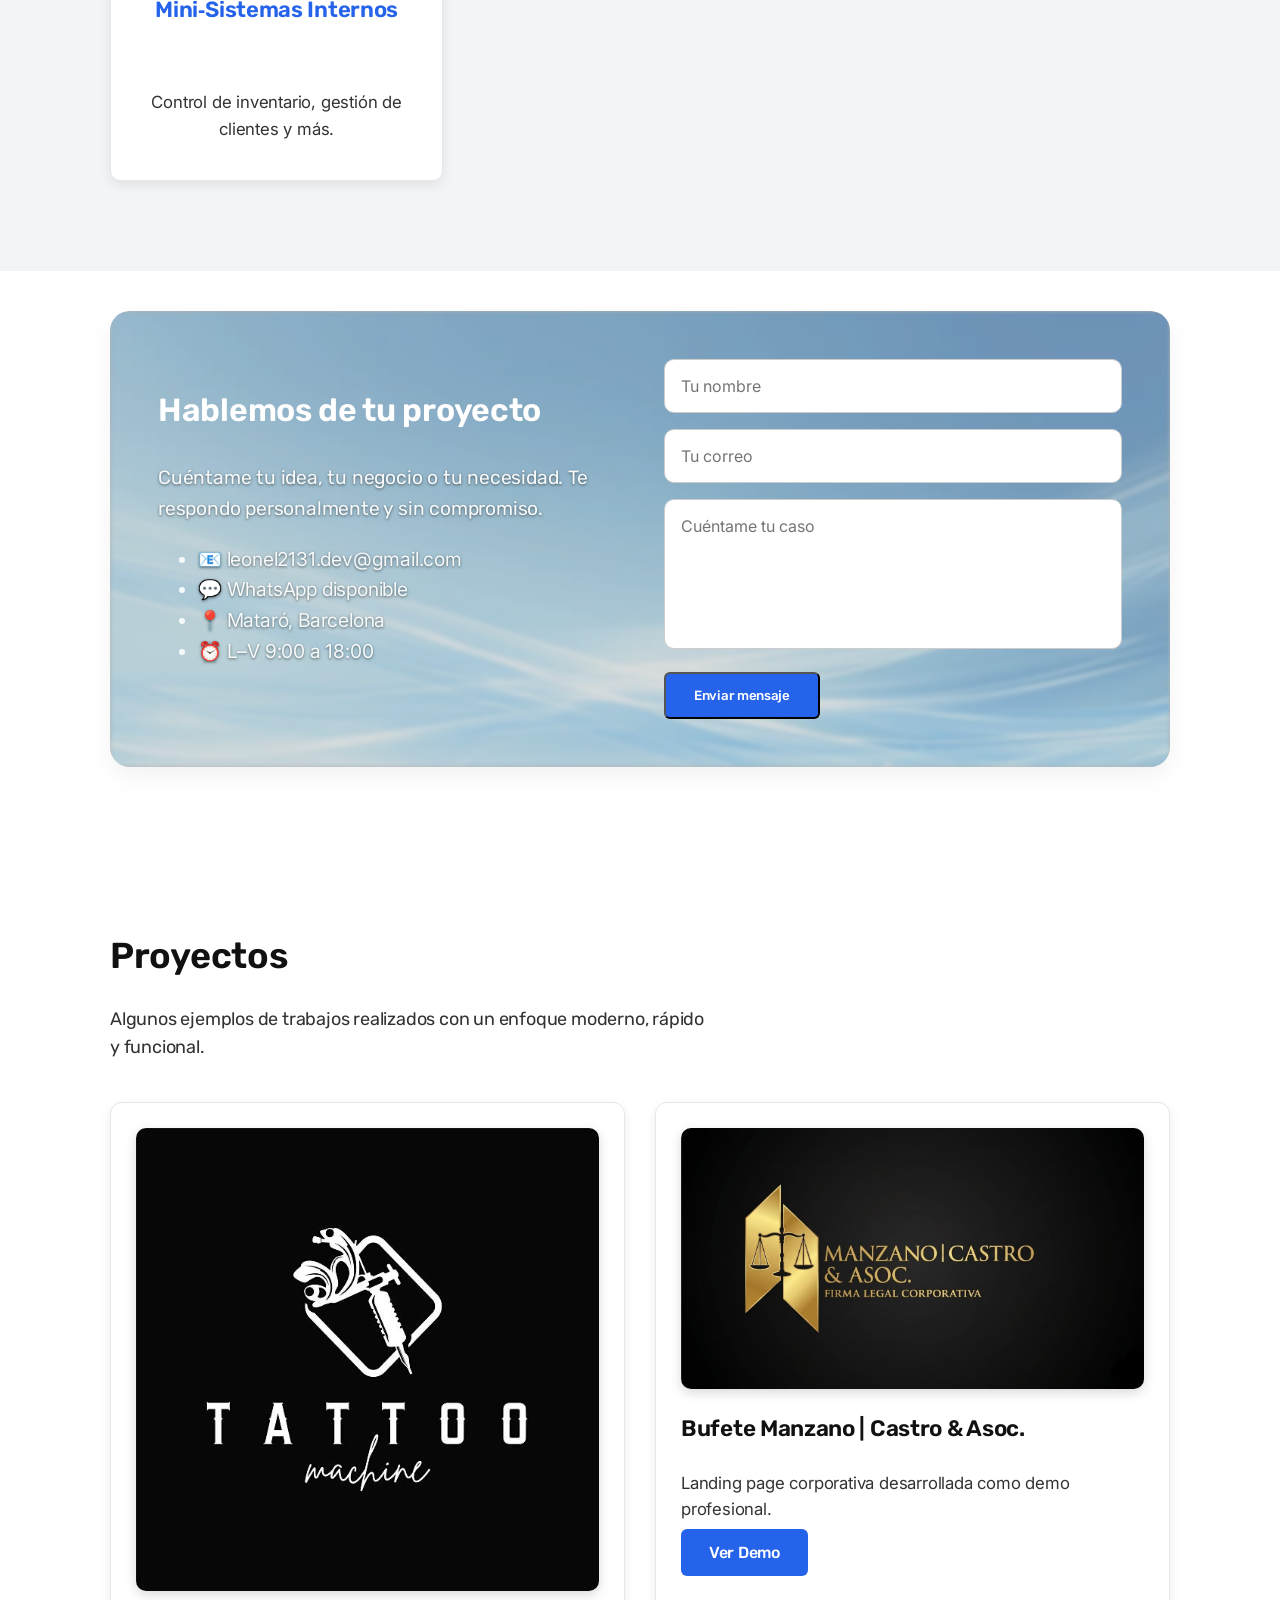
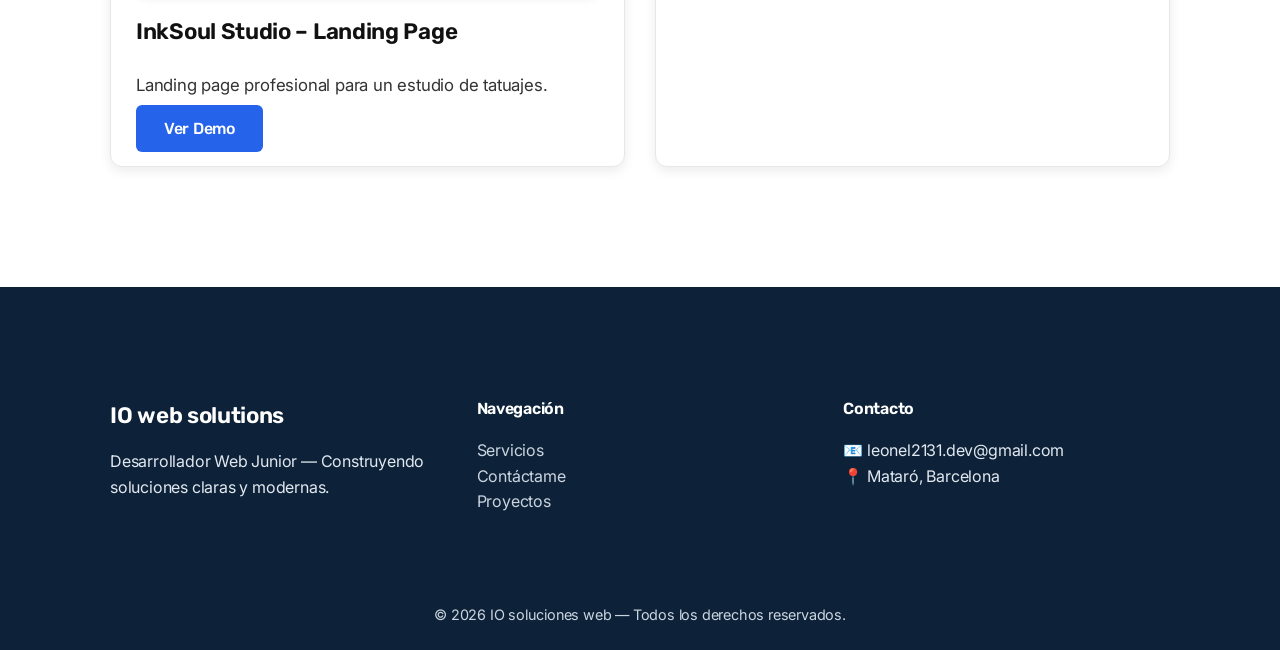
==== commit 86033814: "corrected:   index.html" ====
--- a/index.html
+++ b/index.html
@@ -250,7 +250,7 @@
       }
     </script>
 
-    // ================= BOTÓN DE WHATSAPP =================
+    <!-- ================= BOTÓN DE WHATSAPP ================= -->
     <a
       href="https://wa.me/34698875464?text=Hola%20Leonel,%20quiero%20hacer%20una%20consulta"
       class="whatsapp-float"
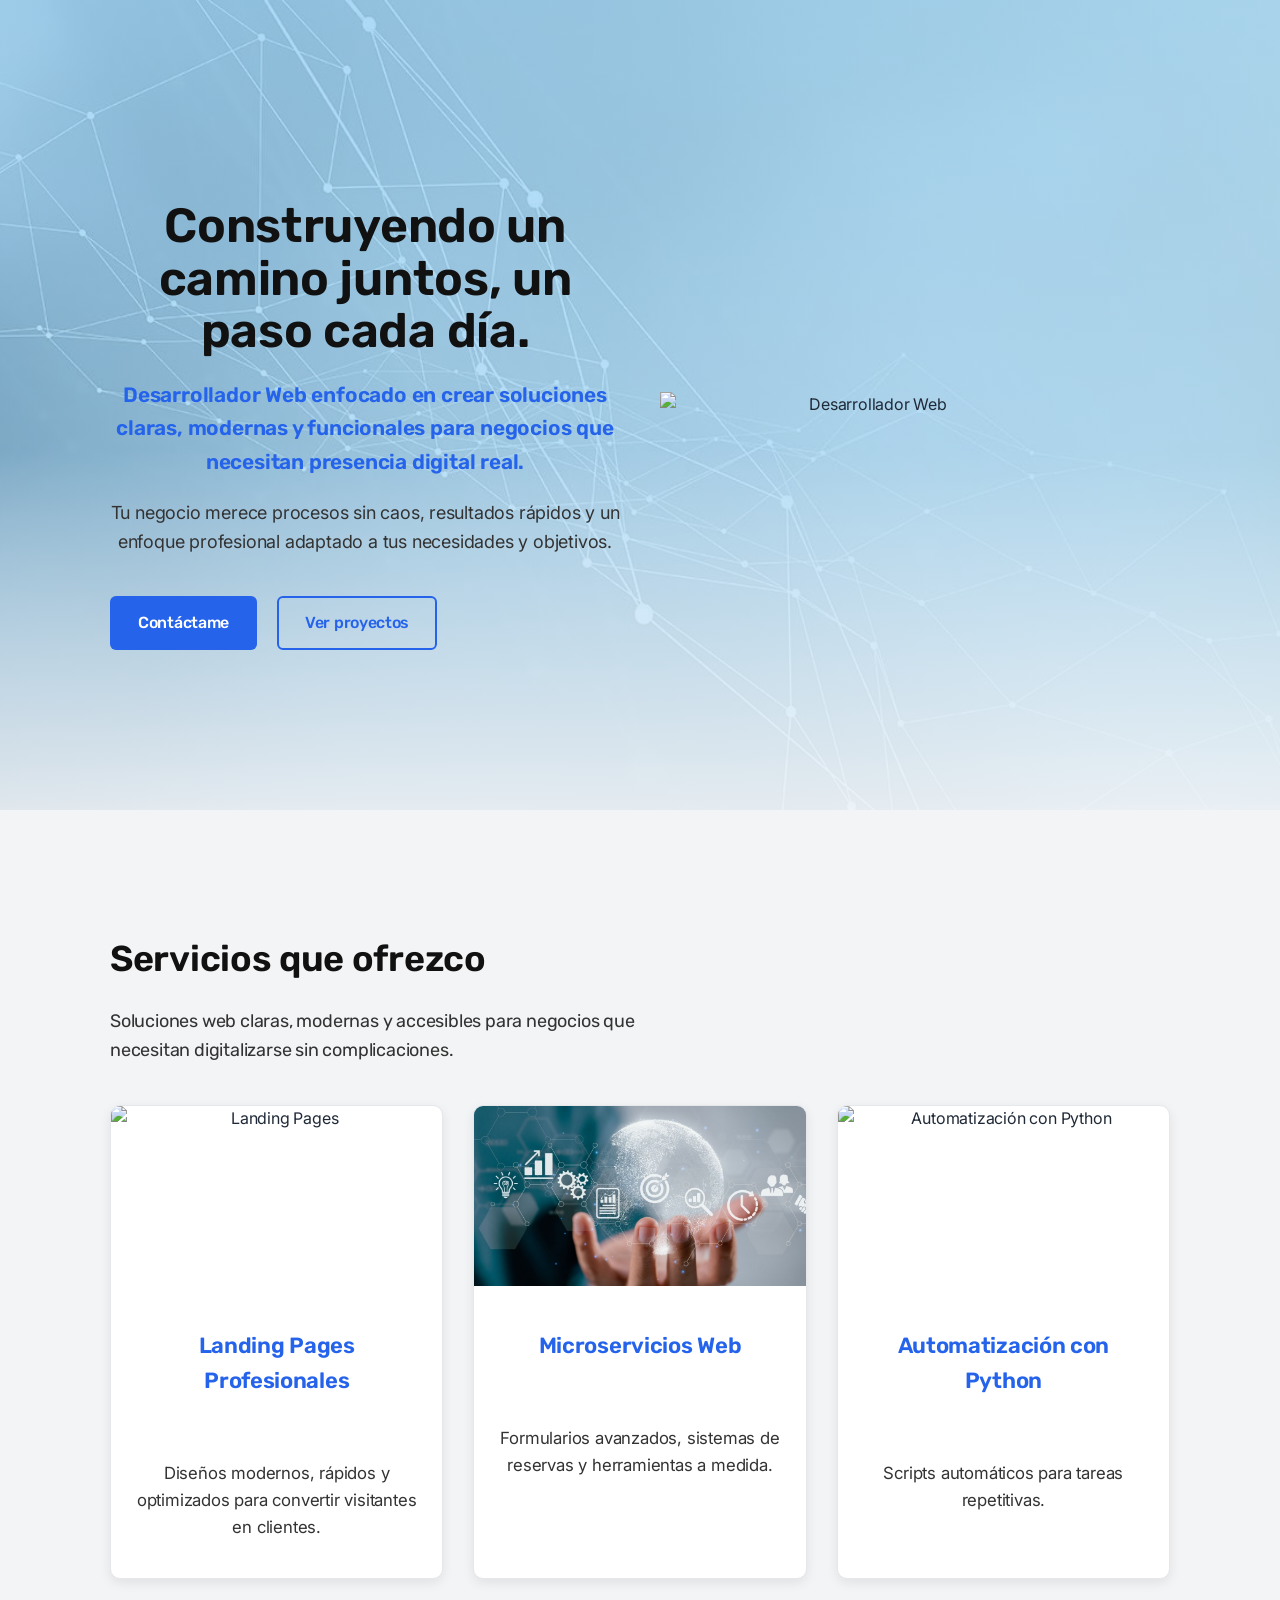
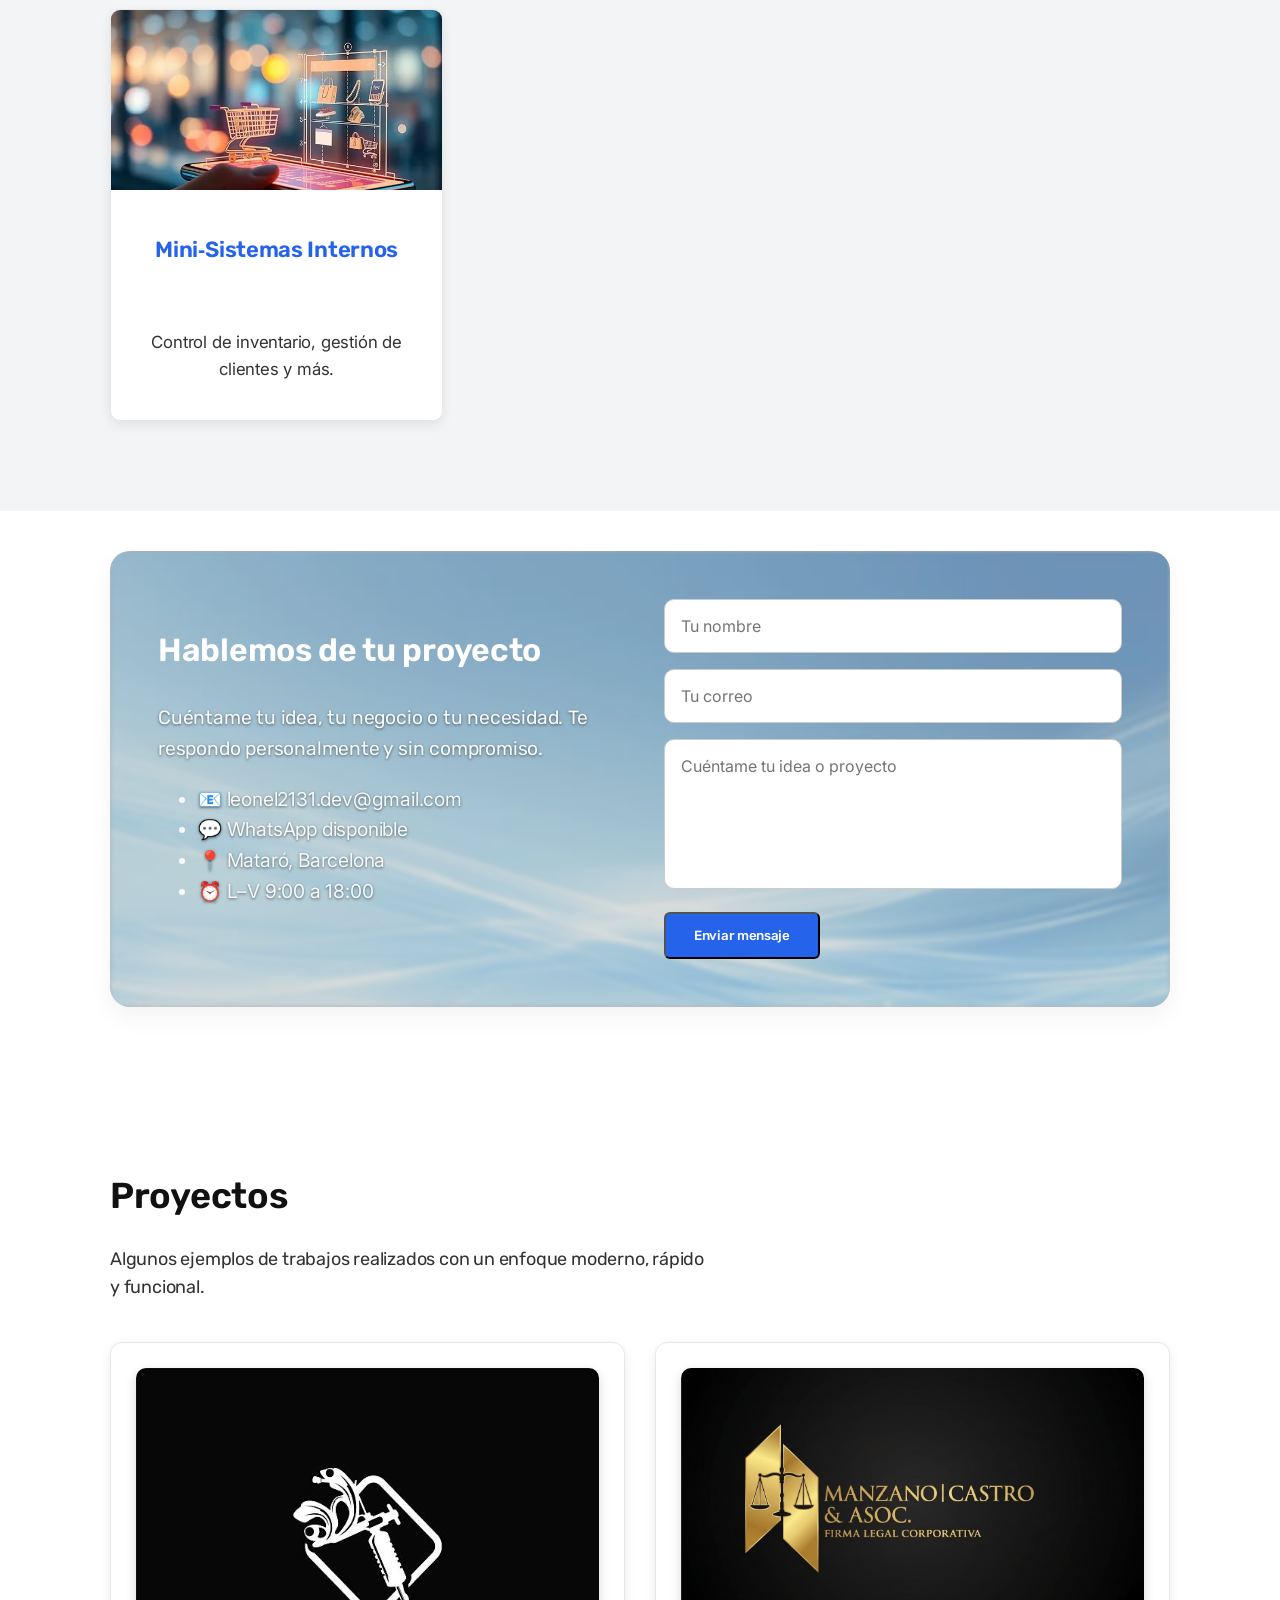
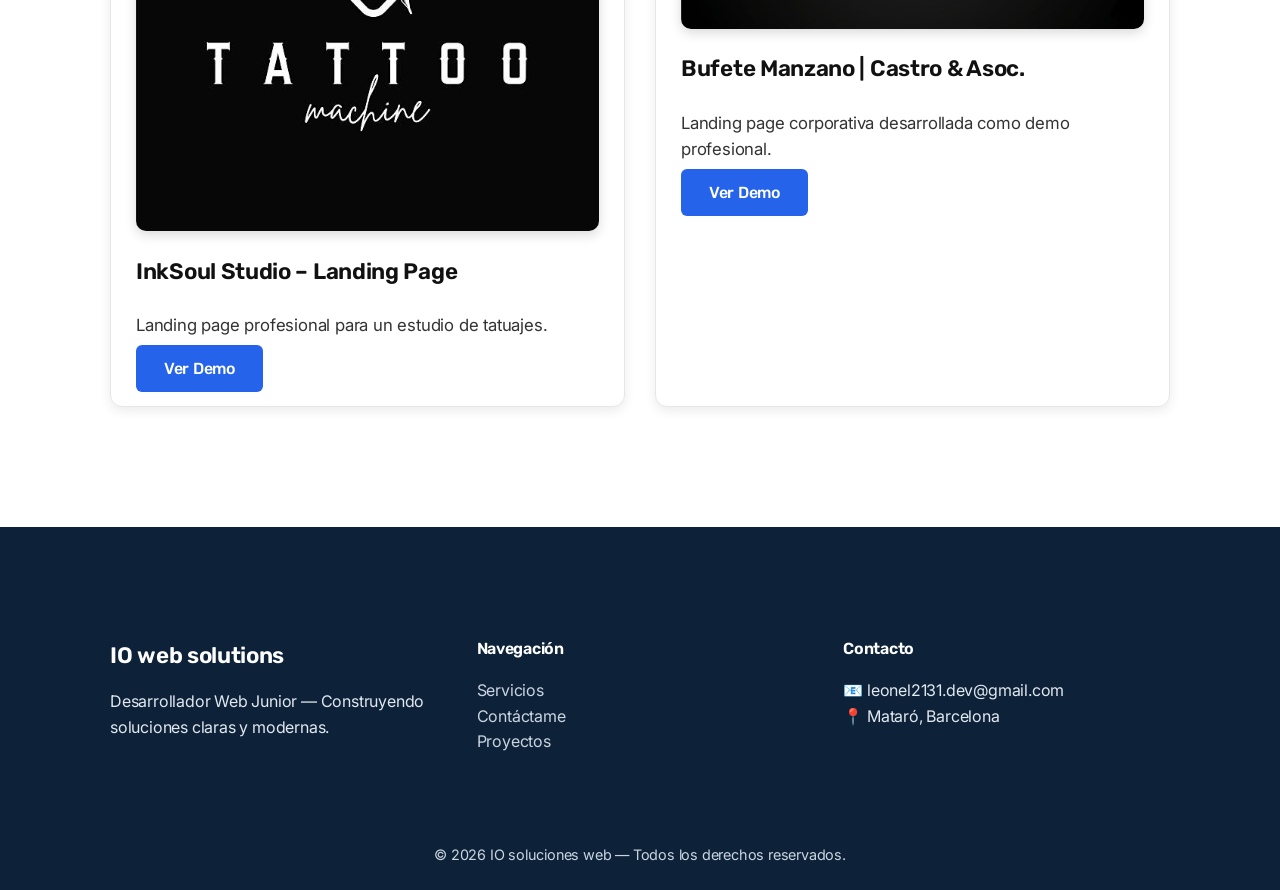
==== commit 8e14faca: "nuevos cambios de imagen 1" ====
--- a/index.html
+++ b/index.html
@@ -3,6 +3,10 @@
   <head>
     <meta charset="UTF-8" />
     <meta name="viewport" content="width=device-width, initial-scale=1.0" />
+    <meta
+      name="description"
+      content="Desarrollador web junior en Barcelona. Creo landing pages modernas, microservicios y mini sistemas internos para negocios."
+    />
     <title>IO | Leonel – Desarrollador Web Junior</title>
 
     <!-- Tipografías -->
@@ -11,6 +15,25 @@
       rel="stylesheet"
     />
 
+    <!-- Favicon circular -->
+    <link
+      rel="apple-touch-icon"
+      sizes="180x180"
+      href="assets/logo_favicon.png"
+    />
+    <link
+      rel="icon"
+      type="image/png"
+      sizes="32x32"
+      href="assets/logo_favicon.png"
+    />
+    <link
+      rel="icon"
+      type="image/png"
+      sizes="16x16"
+      href="assets/logo_favicon.png"
+    />
+
     <!-- Lordicon Script (OBLIGATORIO) -->
     <script src="https://cdn.lordicon.com/lordicon.js"></script>
 
@@ -19,181 +42,193 @@
   </head>
 
   <body>
-    <!-- ================= HERO ================= -->
-    <section class="hero">
-      <div class="container hero-grid">
-        <div class="hero-textos">
-          <h1>Construyendo un camino juntos, un paso cada día.</h1>
-
-          <p class="hero-subtitle">
-            Desarrollador Web enfocado en crear soluciones claras, modernas y
-            funcionales para negocios que necesitan presencia digital real.
+    <main>
+      <!-- ================= HERO ================= -->
+      <section class="hero">
+        <div class="container hero-grid">
+          <div class="hero-textos">
+            <h1>Construyendo un camino juntos, un paso cada día.</h1>
+
+            <p class="hero-subtitle">
+              Desarrollador Web enfocado en crear soluciones claras, modernas y
+              funcionales para negocios que necesitan presencia digital real.
+            </p>
+
+            <p class="hero-text">
+              Tu negocio merece procesos sin caos, resultados rápidos y un
+              enfoque profesional adaptado a tus necesidades y objetivos.
+            </p>
+
+            <div class="hero-buttons">
+              <a href="#contacto" class="btn-primary">Contáctame</a>
+              <a href="#proyectos" class="btn-outline">Ver proyectos</a>
+            </div>
+          </div>
+
+          <div class="hero-img">
+            <img src="assets/fondo1.png" alt="Desarrollador Web" />
+          </div>
+        </div>
+      </section>
+
+      <!-- ================= SERVICIOS ================= -->
+      <section class="servicios" id="servicios">
+        <div class="container">
+          <h2>Servicios que ofrezco</h2>
+          <p class="servicios-desc">
+            Soluciones web claras, modernas y accesibles para negocios que
+            necesitan digitalizarse sin complicaciones.
           </p>
 
-          <p class="hero-text">
-            Tu negocio merece procesos sin caos, resultados rápidos y un enfoque
-            profesional adaptado a tus necesidades y objetivos.
+          <div class="grid">
+            <div class="card servicio-grande">
+              <div class="imagen-servicio">
+                <img src="assets/landing.png" alt="Landing Pages" />
+              </div>
+              <h3>Landing Pages Profesionales</h3>
+              <p>
+                Diseños modernos, rápidos y optimizados para convertir
+                visitantes en clientes.
+              </p>
+            </div>
+
+            <div class="card servicio-grande">
+              <div class="imagen-servicio">
+                <img src="assets/microservicios.jpg" alt="Microservicios" />
+              </div>
+              <h3>Microservicios Web</h3>
+              <p>
+                Formularios avanzados, sistemas de reservas y herramientas a
+                medida.
+              </p>
+            </div>
+
+            <div class="card servicio-grande">
+              <div class="imagen-servicio">
+                <img
+                  src="assets/automatizacion.png"
+                  alt="Automatización con Python"
+                />
+              </div>
+              <h3>Automatización con Python</h3>
+              <p>Scripts automáticos para tareas repetitivas.</p>
+            </div>
+
+            <div class="card servicio-grande">
+              <div class="imagen-servicio">
+                <img src="assets/sistemas.jpg" alt="Sistemas Internos" />
+              </div>
+              <h3>Mini‑Sistemas Internos</h3>
+              <p>Control de inventario, gestión de clientes y más.</p>
+            </div>
+          </div>
+        </div>
+      </section>
+
+      <!-- ================= CONTACTO ================= -->
+      <section class="contacto" id="contacto">
+        <div class="container">
+          <div class="contacto-wrapper reveal">
+            <div class="contacto-info">
+              <h2>Hablemos de tu proyecto</h2>
+              <p class="contacto-desc">
+                Cuéntame tu idea, tu negocio o tu necesidad. Te respondo
+                personalmente y sin compromiso.
+              </p>
+
+              <ul class="contacto-detalles">
+                <li>📧 leonel2131.dev@gmail.com</li>
+                <li>💬 WhatsApp disponible</li>
+                <li>📍 Mataró, Barcelona</li>
+                <li>⏰ L–V 9:00 a 18:00</li>
+              </ul>
+            </div>
+
+            <form
+              action="https://formspree.io/f/{form_id}"
+              method="POST"
+              class="contacto-form"
+              aria-label="Formulario de contacto"
+            >
+              <input
+                name="nombre"
+                type="text"
+                placeholder="Tu nombre"
+                required
+                oninput="soloTexto(this)"
+              />
+              <input
+                name="email"
+                type="email"
+                placeholder="Tu correo"
+                required
+              />
+              <textarea
+                name="mensaje"
+                placeholder="Cuéntame tu idea o proyecto"
+                required
+              ></textarea>
+              <button type="submit" class="btn-primary">Enviar mensaje</button>
+            </form>
+          </div>
+        </div>
+      </section>
+
+      <!-- ================= PROYECTOS ================= -->
+      <section class="proyectos" id="proyectos">
+        <div class="container">
+          <h2>Proyectos</h2>
+          <p class="proyectos-desc">
+            Algunos ejemplos de trabajos realizados con un enfoque moderno,
+            rápido y funcional.
           </p>
 
-          <div class="hero-buttons">
-            <a href="#contacto" class="btn-primary">Contáctame</a>
-            <a href="#proyectos" class="btn-outline">Ver proyectos</a>
-          </div>
-        </div>
-
-        <div class="hero-img">
-          <img src="assets/fondo1.png" alt="Desarrollador Web" />
-        </div>
-      </div>
-    </section>
-
-    <!-- ================= SERVICIOS ================= -->
-    <section class="servicios" id="servicios">
-      <div class="container">
-        <h2>Servicios que ofrezco</h2>
-        <p class="servicios-desc">
-          Soluciones web claras, modernas y accesibles para negocios que
-          necesitan digitalizarse sin complicaciones.
-        </p>
-
-        <div class="grid">
-          <div class="card servicio-grande">
-            <div class="imagen-servicio">
-              <img src="assets/landing.png" alt="Landing Pages" />
-            </div>
-            <h3>Landing Pages Profesionales</h3>
-            <p>
-              Diseños modernos, rápidos y optimizados para convertir visitantes
-              en clientes.
-            </p>
-          </div>
-
-          <div class="card servicio-grande">
-            <div class="imagen-servicio">
-              <img src="assets/microservicios.jpg" alt="Microservicios" />
-            </div>
-            <h3>Microservicios Web</h3>
-            <p>
-              Formularios avanzados, sistemas de reservas y herramientas a
-              medida.
-            </p>
-          </div>
-
-          <div class="card servicio-grande">
-            <div class="imagen-servicio">
+          <div class="grid">
+            <div class="proyecto-card">
               <img
-                src="assets/automatizacion.png"
-                alt="Automatización con Python"
+                src="assets/logo_tattoo.jpg"
+                class="proyecto-thumb"
+                alt="InkSoul Studio"
               />
-            </div>
-            <h3>Automatización con Python</h3>
-            <p>Scripts automáticos para tareas repetitivas.</p>
-          </div>
-
-          <div class="card servicio-grande">
-            <div class="imagen-servicio">
-              <img src="assets/sistemas.jpg" alt="Sistemas Internos" />
-            </div>
-            <h3>Mini‑Sistemas Internos</h3>
-            <p>Control de inventario, gestión de clientes y más.</p>
-          </div>
-        </div>
-      </div>
-    </section>
-
-    <!-- ================= CONTACTO ================= -->
-    <section class="contacto" id="contacto">
-      <div class="container">
-        <div class="contacto-wrapper reveal">
-          <div class="contacto-info">
-            <h2>Hablemos de tu proyecto</h2>
-            <p class="contacto-desc">
-              Cuéntame tu idea, tu negocio o tu necesidad. Te respondo
-              personalmente y sin compromiso.
-            </p>
-
-            <ul class="contacto-detalles">
-              <li>📧 leonel2131.dev@gmail.com</li>
-              <li>💬 WhatsApp disponible</li>
-              <li>📍 Mataró, Barcelona</li>
-              <li>⏰ L–V 9:00 a 18:00</li>
-            </ul>
-          </div>
-
-          <form
-            action="https://formspree.io/f/{form_id}"
-            method="POST"
-            class="contacto-form"
-          >
-            <input
-              name="nombre"
-              type="text"
-              placeholder="Tu nombre"
-              required
-              oninput="soloTexto(this)"
-            />
-            <input name="email" type="email" placeholder="Tu correo" required />
-            <textarea
-              name="mensaje"
-              placeholder="Cuéntame tu caso"
-              required
-            ></textarea>
-            <button type="submit" class="btn-primary">Enviar mensaje</button>
-          </form>
-        </div>
-      </div>
-    </section>
-
-    <!-- ================= PROYECTOS ================= -->
-    <section class="proyectos" id="proyectos">
-      <div class="container">
-        <h2>Proyectos</h2>
-        <p class="proyectos-desc">
-          Algunos ejemplos de trabajos realizados con un enfoque moderno, rápido
-          y funcional.
-        </p>
-
-        <div class="grid">
-          <div class="proyecto-card">
-            <img
-              src="assets/logo_tattoo.jpg"
-              class="proyecto-thumb"
-              alt="InkSoul Studio"
-            />
-            <h3>InkSoul Studio – Landing Page</h3>
-            <p>Landing page profesional para un estudio de tatuajes.</p>
-            <div class="proyecto-buttons">
-              <a
-                href="proyectos/demo_tatuador/index.html"
-                target="_blank"
-                class="btn-primary"
-              >
-                Ver Demo
-              </a>
-            </div>
-          </div>
-
-          <div class="proyecto-card">
-            <img
-              src="assets/logo.jpeg"
-              class="proyecto-thumb"
-              alt="Bufete Manzano"
-            />
-            <h3>Bufete Manzano | Castro & Asoc.</h3>
-            <p>Landing page corporativa desarrollada como demo profesional.</p>
-            <div class="proyecto-buttons">
-              <a
-                href="proyecto/demo_bufete/index.html"
-                target="_blank"
-                class="btn-primary"
-              >
-                Ver Demo
-              </a>
-            </div>
-          </div>
-        </div>
-      </div>
-    </section>
+              <h3>InkSoul Studio – Landing Page</h3>
+              <p>Landing page profesional para un estudio de tatuajes.</p>
+              <div class="proyecto-buttons">
+                <a
+                  href="proyectos/demo_tatuador/index.html"
+                  target="_blank"
+                  rel="noopener noreferrer"
+                  class="btn-primary"
+                >
+                  Ver Demo
+                </a>
+              </div>
+            </div>
+
+            <div class="proyecto-card">
+              <img
+                src="assets/logo.jpeg"
+                class="proyecto-thumb"
+                alt="Bufete Manzano"
+              />
+              <h3>Bufete Manzano | Castro & Asoc.</h3>
+              <p>
+                Landing page corporativa desarrollada como demo profesional.
+              </p>
+              <div class="proyecto-buttons">
+                <a
+                  href="proyecto/demo_bufete/index.html"
+                  target="_blank"
+                  rel="noopener noreferrer"
+                  class="btn-primary"
+                >
+                  Ver Demo
+                </a>
+              </div>
+            </div>
+          </div>
+        </div>
+      </section>
+    </main>
 
     <!-- ================= FOOTER ================= -->
     <footer class="footer">
@@ -255,6 +290,7 @@
       href="https://wa.me/34698875464?text=Hola%20Leonel,%20quiero%20hacer%20una%20consulta"
       class="whatsapp-float"
       target="_blank"
+      rel="noopener noreferrer"
       aria-label="WhatsApp"
     >
       <lord-icon
--- a/css/style.css
+++ b/css/style.css
@@ -72,14 +72,30 @@
 }
 
 /* ================== HERO ================== */
+/* ===========================
+   HERO CON IMAGEN DE FONDO
+   =========================== */
+
 .hero {
-  background: radial-gradient(
-    circle at center,
-    #ffffff 0%,
-    #eef2f7 50%,
-    #dce3ec 100%
-  );
-}
+  padding: 120px 20px;
+  text-align: center;
+  position: relative;
+
+  background:
+    linear-gradient(
+      to bottom,
+      rgba(139, 204, 244, 0.703),
+      rgba(139, 204, 244, 0.597),
+      rgb(250, 248, 248)
+    ),
+    url("../assets/abstrac.jpg");
+
+  background-size: cover;
+  background-position: center;
+  background-repeat: no-repeat;
+  background-attachment: fixed; /* efecto premium */
+}
+
 
 .hero-grid {
   display: grid;
